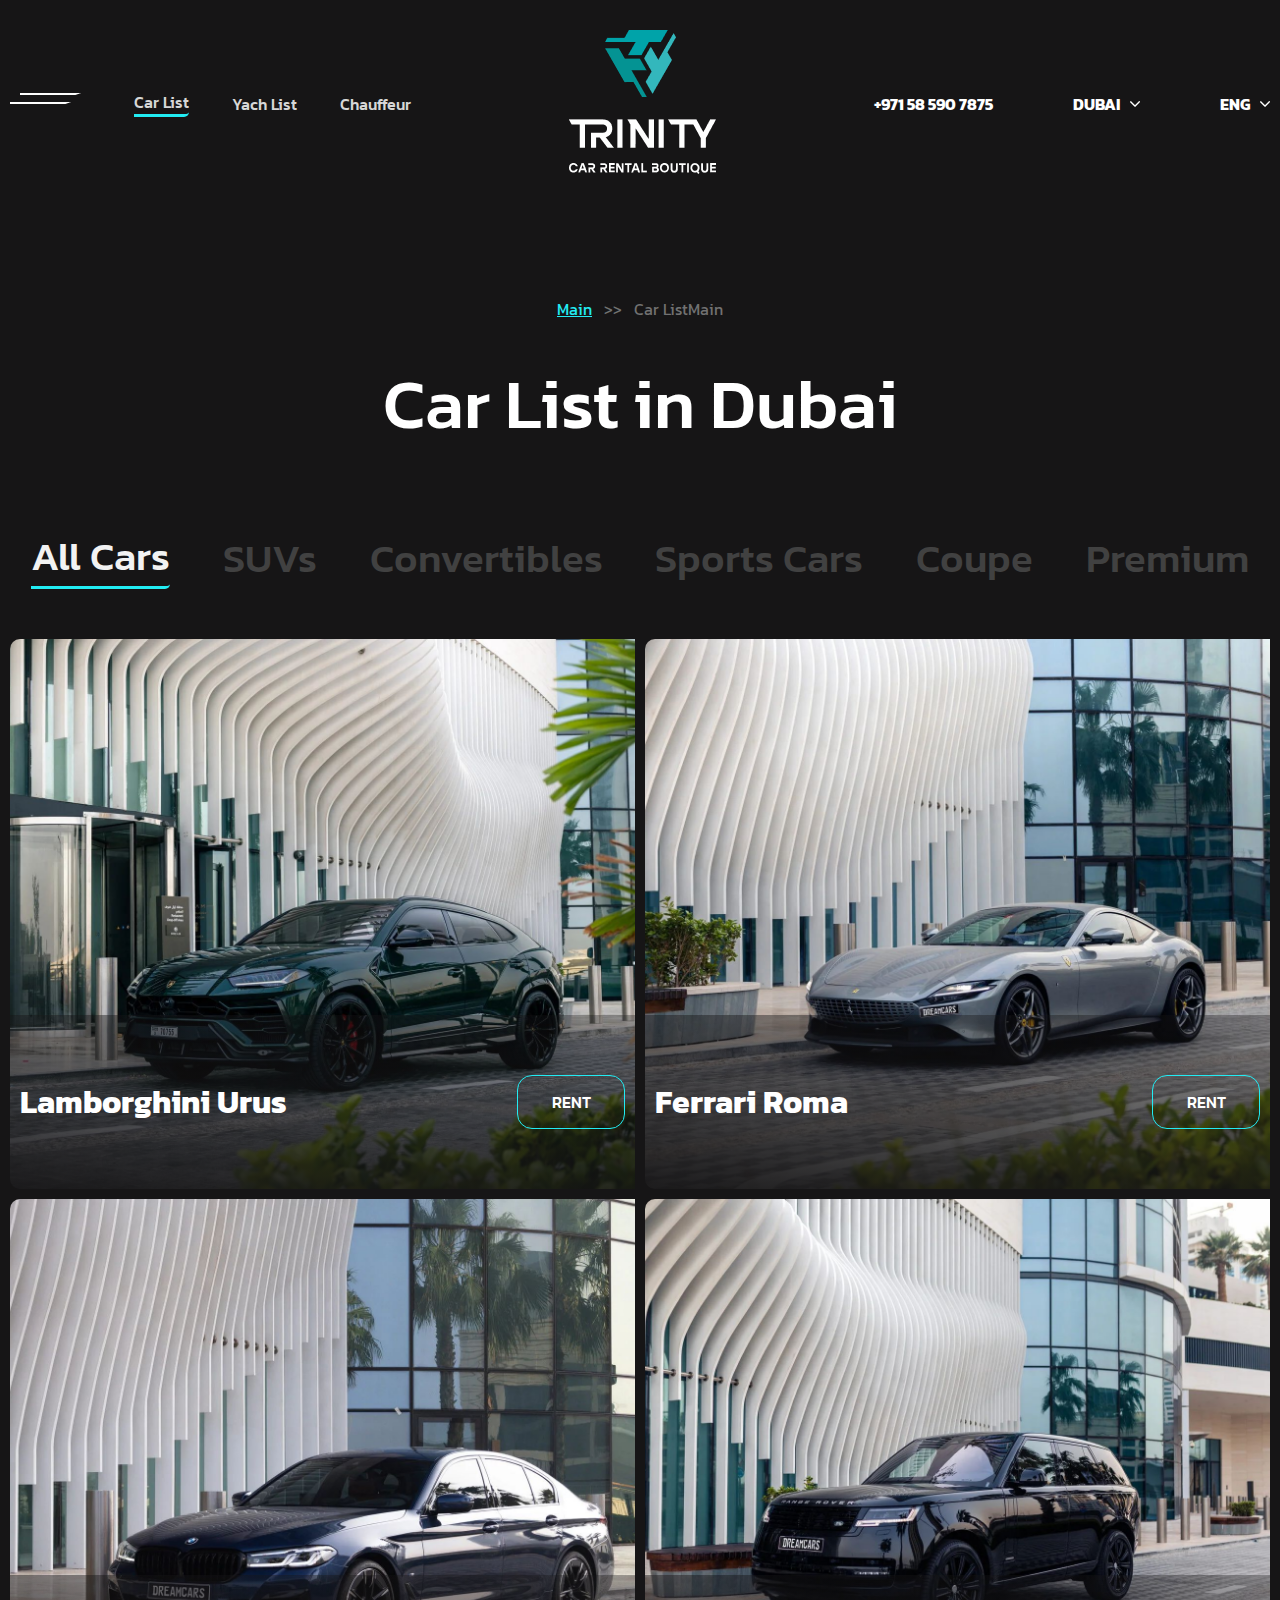
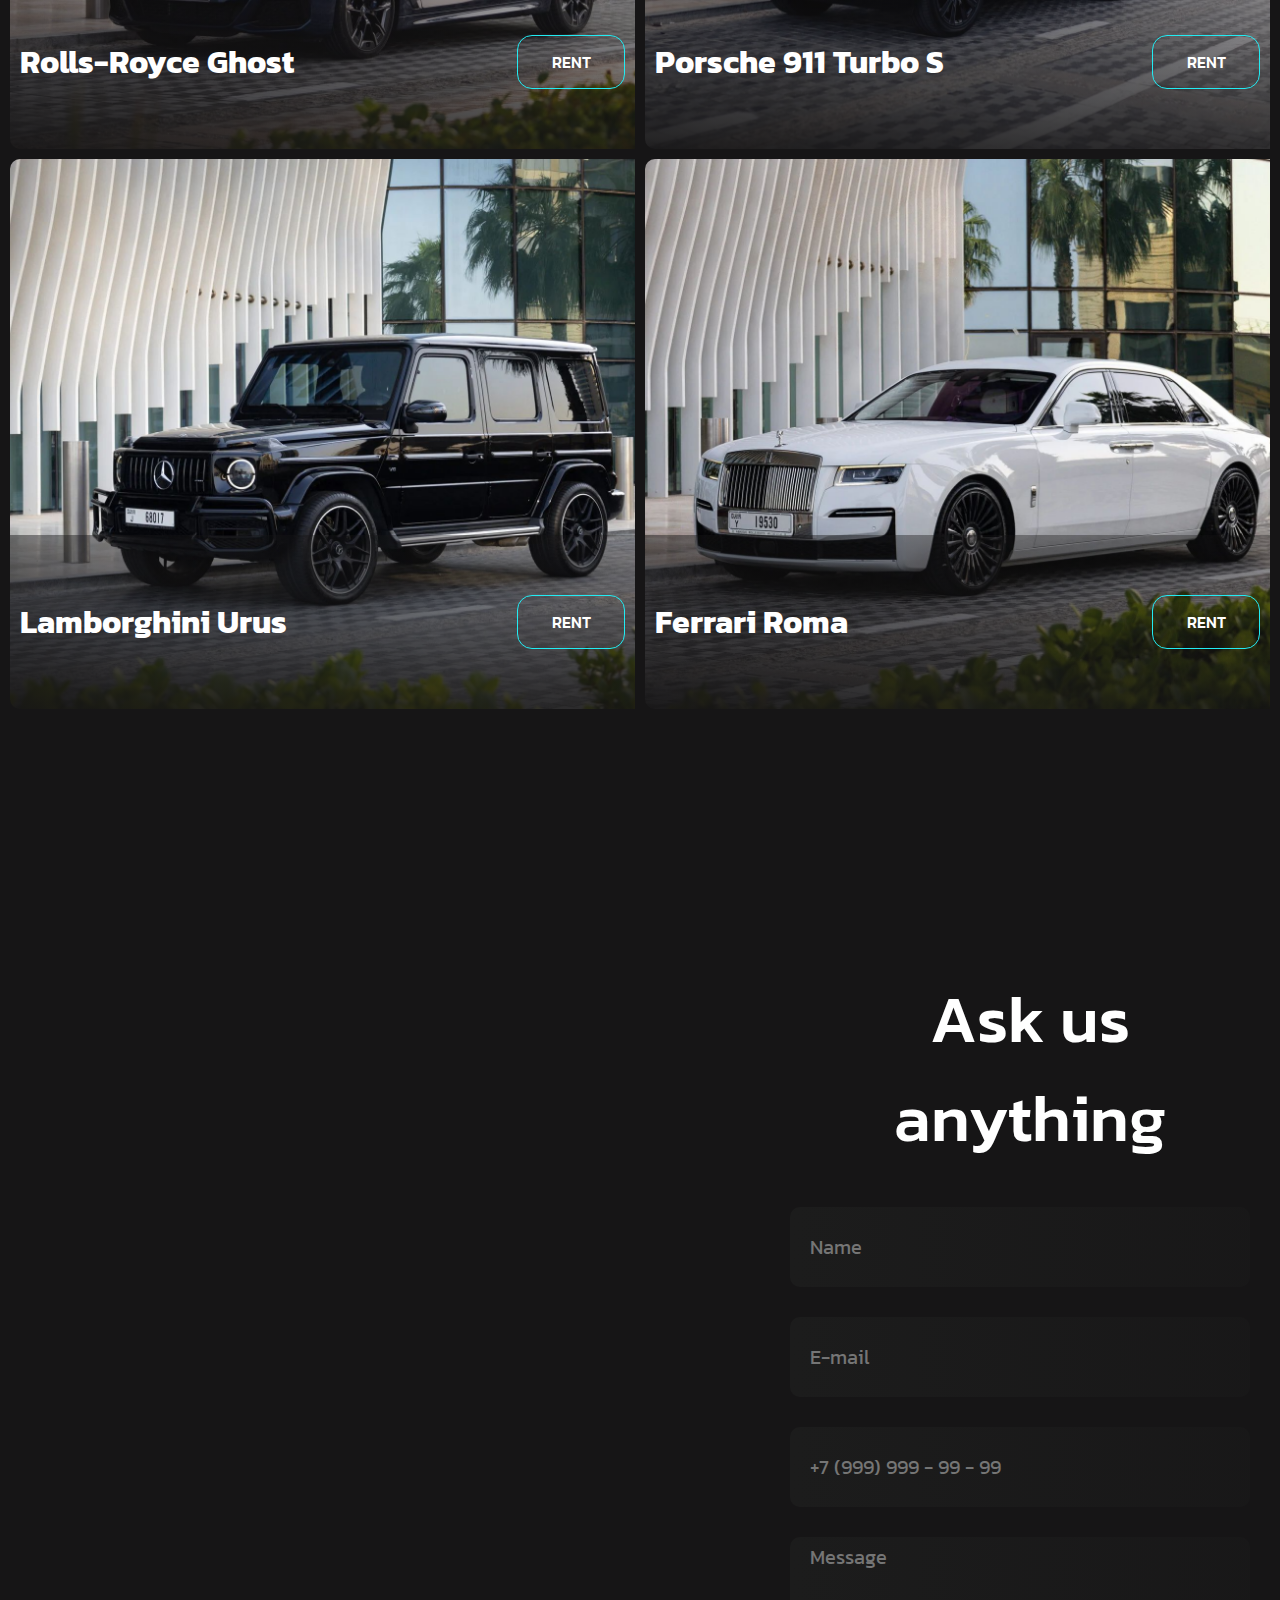
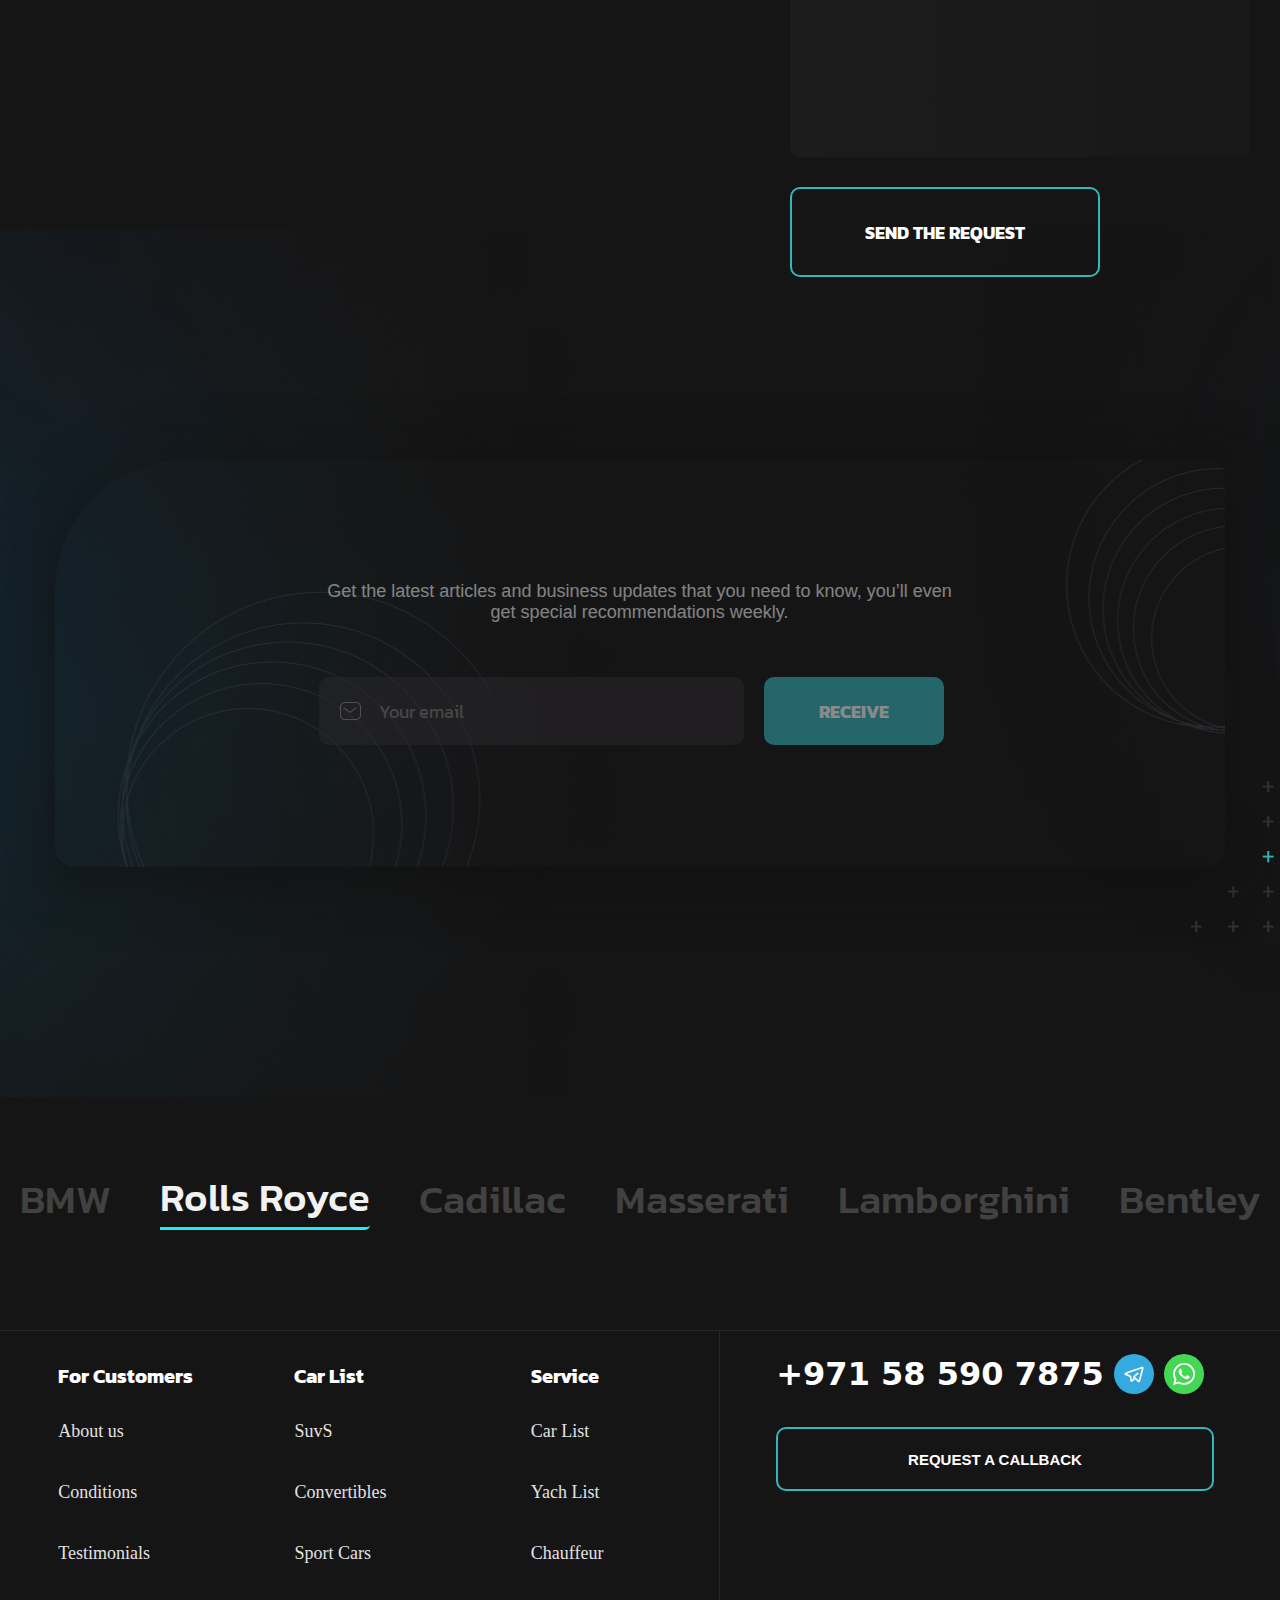
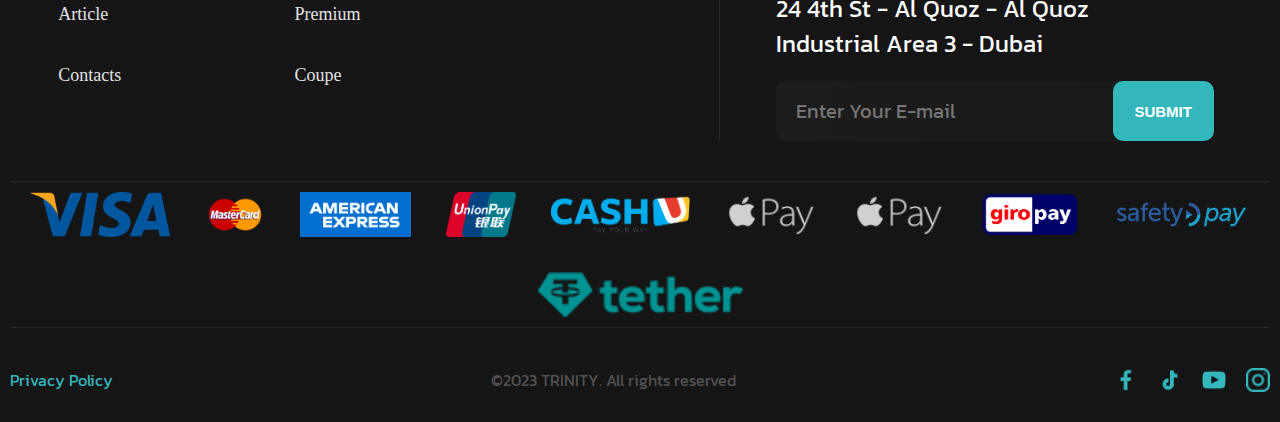
==== index.html @ 11d8c9fd "3" ====
<!DOCTYPE html>
<html lang="en">

<head>
    <meta charset="UTF-8">
    <meta http-equiv="X-UA-Compatible" content="IE=edge">
    <meta name="viewport" content="width=device-width, initial-scale=1.0">
    <link rel="stylesheet" href="css/reset.css">
    <!-- style -->
    <link rel="stylesheet" href="css/main.css">
    <!-- icon -->
    <link rel="icon" href="img/icon/Group.svg">
    <title>TRINITY</title>
</head>

<body>
    <header>
        <div class="container">
            <nav class="navbar">
                <div class="nav-col1">
                    <div class="menu-logo"></div>
                    <div class="list-wrapper">
                        <a href="index.html" class="activate">Car List</a>
                        <a href="" >Yach List</a>
                        <a href="">Chauffeur</a>
                        <div class="a for-mobile">
                            <a href="">About us</a>
                            <a href="conditions.html">Conditions</a>
                            <a href="">Testimonials</a>
                            <a href="">Article</a>
                            <a href="">Contacts</a>
                        </div>
                    </div>
                </div>
                <div class="nav-col2">
                    <a href="index.html">
                        <div class="logo"></div>
                    </a>
                </div>
                <div class="nav-col3">
                    <div class="nav-col3-txt-wrapper">
                        <span>Tr</span>
                        <span>Ru</span>
                        <span>Az</span>
                        <span class="activate">Eng</span>
                    </div>
                    <div class="navigator-dubai">
                        <a href="">About us</a>
                        <a href="conditions.html">Conditions</a>
                        <a href="">Testimonials</a>
                        <a href="">Article</a>
                        <a href="">Contacts</a>
                    </div>
                    <a>+971 58 590 7875</a>

                    <span class="navigation">Dubai<img src="img/icon/Group 3.png"></span>

                    <span class="lang">Eng<img src="img/icon/Group 3.png"></span>
                </div>
            </nav>
        </div>
    </header>
    <main>
        <div class="frame1">
            <div class="container">
                <div class="frame1-header">
                    <article>
                        <span>Main</span>
                        <span>&nbsp;&nbsp;>>&nbsp;&nbsp;</span>
                        <span>Car ListMain</span>
                    </article>
                    <h1>Car List in Dubai</h1>
                </div>
                <div class="frame1-select">
                    <a href="" class="activate">All Cars</a>
                    <a href="">SUVs</a>
                    <a href="">Convertibles</a>
                    <a href="">Sports Cars</a>
                    <a href="">Coupe</a>
                    <a href="">Premium</a>
                </div>
                <div class="frame1-card-all-wrapper">

                    <div class="card">
                        <a href="rentcar.html">
                            <div class="card-img">
                                <img src="img/Rectangle 13.jpg">
                            </div>
                            <div class="card-text-wrapper">
                                <div class="card-text">
                                    <h2>Lamborghini Urus</h2>
                                    <a href="rentcar.html">
                                        <button class="open-pop">RENT</button>
                                    </a>
                                </div>
                            </div>
                        </a>
                    </div>

                    <div class="card">
                        <a href="rentcar.html">
                            <div class="card-img">
                                <img src="img/Rectangle 14_2.jpg">
                            </div>
                            <div class="card-text-wrapper">
                                <div class="card-text">
                                    <h2>Ferrari Roma</h2>
                                    <a href="rentcar.html">
                                        <button class="open-pop">RENT</button>
                                    </a>
                                </div>
                            </div>
                        </a>
                    </div>

                    <div class="card">
                        <a href="rentcar.html">
                            <div class="card-img">
                                <img src="img/Rectangle 174.jpg">
                            </div>
                            <div class="card-text-wrapper">
                                <div class="card-text">
                                    <h2>Rolls-Royce Ghost</h2>
                                    <a href="rentcar.html">
                                        <button class="open-pop">RENT</button>
                                    </a>
                                </div>
                            </div>
                        </a>
                    </div>

                    <div class="card">
                        <a href="rentcar.html">
                            <div class="card-img">
                                <img src="img/Rectangle 174_1.jpg">
                            </div>
                            <div class="card-text-wrapper">
                                <div class="card-text">
                                    <h2>Porsche 911 Turbo S</h2>
                                    <a href="rentcar.html">
                                        <button class="open-pop">RENT</button>
                                    </a>
                                </div>
                            </div>
                        </a>
                    </div>

                    <div class="card">
                        <a href="rentcar.html">
                            <div class="card-img">
                                <img src="img/Rectangle 175.jpg">
                            </div>
                            <div class="card-text-wrapper">
                                <div class="card-text">
                                    <h2>Lamborghini Urus</h2>
                                    <a href="rentcar.html">
                                        <button class="open-pop">RENT</button>
                                    </a>
                                </div>
                            </div>
                        </a>
                    </div>

                    <div class="card">
                        <a href="rentcar.html">
                            <div class="card-img">
                                <img src="img/Rectangle 177.jpg">
                            </div>
                            <div class="card-text-wrapper">
                                <div class="card-text">
                                    <h2>Ferrari Roma</h2>
                                    <a href="rentcar.html">
                                        <button class="open-pop">RENT</button>
                                    </a>
                                </div>
                            </div>
                        </a>
                    </div>

                    <div class="card for-mobile">
                        <a href="rentcar.html">
                            <div class="card-img">
                                <img src="img/Rectangle 178.jpg">
                            </div>
                            <div class="card-text-wrapper">
                                <div class="card-text">
                                    <h2>Lamborghini Urus</h2>
                                    <a href="rentcar.html">
                                        <button class="open-pop">RENT</button>
                                    </a>
                                </div>
                            </div>
                        </a>
                    </div>

                    <div class="card for-mobile">
                        <a href="rentcar.html">
                            <div class="card-img">
                                <img src="img/Rectangle 175_1.jpg">
                            </div>
                            <div class="card-text-wrapper">
                                <div class="card-text">
                                    <h2>Ferrari Roma</h2>
                                    <a href="rentcar.html">
                                        <button class="open-pop">RENT</button>
                                    </a>
                                </div>
                            </div>
                        </a>
                    </div>
                </div>
            </div>
        </div>
        <div class="frame2">
            <div class="container">
                <div class="frame2-row">
                    <div class="frame2-col">
                        <iframe
                            src="https://www.google.com/maps/embed?pb=!1m18!1m12!1m3!1d97236.43465759905!2d49.7849199826634!3d40.39470211181718!2m3!1f0!2f0!3f0!3m2!1i1024!2i768!4f13.1!3m3!1m2!1s0x40307d6bd6211cf9%3A0x343f6b5e7ae56c6b!2zQmFrxLE!5e0!3m2!1saz!2saz!4v1680887552122!5m2!1saz!2saz"
                            style="border:0;" allowfullscreen="" loading="lazy"
                            referrerpolicy="no-referrer-when-downgrade"></iframe>
                    </div>
                    <div class="frame2-col2">
                        <span>Ask us anything</span>
                        <form action="">
                            <input type="text" name="fname" placeholder="Name" required>
                            <input type="email" name="mail" placeholder="E-mail" required>
                            <input type="tel" name="tel" placeholder="+7 (999) 999 - 99 - 99" required>
                            <input type="text" name="message" placeholder="Message" required>

                            <button class="btn">SEND THE REQUEST</button>
                        </form>
                    </div>
                </div>
            </div>

            <div class="frame2-bg-mail-card">
                <div class="container">
                    <div class="frame2-bg-card">

                        <div class="frame2-bg-card-main">

                            <div class="bg-card-main-wrapper">

                                <div class="bg-card-text">
                                    <div class="bg-card-text-header for-mobile not-pc">
                                        <h3>Get a discount of up to <strong> 60%</strong></h3>
                                    </div>
                                    <p>Get the latest articles and business updates that you need to know, you’ll
                                        even
                                        get special recommendations weekly.</p>
                                </div>

                                <div class="bg-card-input-wrapper">
                                    <form action="">
                                        <div class="form-input-wrapper">
                                            <img src="img/icon/mailicon.png">
                                            <input type="email" placeholder="Your email">
                                        </div>

                                        <button class="btn">RECEIVE</button>
                                    </form>
                                </div>
                            </div>
                        </div>
                    </div>
                </div>
            </div>

            <div class="frame1-select">
                <a href="">BMW</a>
                <a href="" class="activate">Rolls Royce</a>
                <a href="">Cadillac</a>
                <a href="">Masserati</a>
                <a href="">Lamborghini</a>
                <a href="">Bentley</a>
            </div>
        </div>


    </main>

    <footer>
        <div class="container">
            <div class="footer-row">
                <div class="footer-col1">
                    <div class="footer-col-row">

                        <div class="footer-col-row-col">
                            <span class="headtxt">For Customers</span>
                            <a href="">About us</a>
                            <a href="conditions.html">Conditions</a>
                            <a href="">Testimonials</a>
                            <a href="">Article</a>
                            <a href="">Contacts</a>
                        </div>

                        <div class="footer-col-row-col">
                            <span class="headtxt">Car List</span>
                            <a href="">SuvS</a>
                            <a href="">Convertibles</a>
                            <a href="">Sport Cars</a>
                            <a href="">Premium</a>
                            <a href="">Coupe</a>
                        </div>

                        <div class="footer-col-row-col">
                            <span class="headtxt">Service</span>
                            <a href="">Car List</a>
                            <a href="">Yach List</a>
                            <a href="">Chauffeur</a>
                        </div>
                    </div>
                </div>
                <div class="footer-col2">
                    <div class="footer-col-2-number-wrapper">

                        <div class="footer-col-2-number-wrapper-row">

                            <div class="footer-col-2-row-col-1">
                                <span class="nmbr">+971 58 590 7875</span>

                                <div class="footer-col-2-row-col-2">
                                    <div class="telegram">
                                        <img src="img/icon/telegram (2) 1.svg">
                                    </div>
                                    <div class="whatsapp">
                                        <img src="img/icon/whatsapp (4) 1.svg">
                                    </div>
                                </div>
                                <a class="btn" href="">REQUEST A CALLBACK</a>
                            </div>
                        </div>

                        <div class="footer-form-wrapper">
                            <div class="footer-form-text2">
                                <span>24 4th St - Al Quoz - Al Quoz Industrial Area 3 - Dubai</span>
                            </div>
                            <div class="form-wrapper">
                                <form action="">
                                    <input type="email" name="email" placeholder="Enter Your E-mail">
                                    <button>Submit</button>
                                </form>
                            </div>
                        </div>

                    </div>
                </div>
            </div>
            <div class="footer-logo-wrapper">
                <img src="img/images/image 1.png">
                <img src="img/images/image 2.png">
                <img src="img/images/image 3.png">
                <img src="img/images/image 4.png">
                <img src="img/images/image 20.png">
                <img src="img/images/Mask Group (1).png">
                <img src="img/images/Mask Group (1).png">
                <img src="img/images/image 22.png">
                <img src="img/images/image 25.png">
                <img src="img/images/logo (1) 1.png">

            </div>
            <div class="footer-end">
                <a href=""><span>Privacy Policy</span></a>
                <a href=""><span>©2023 TRINITY. All rights reserved</span></a>
                <div class="social-wrapper">
                    <a href="">
                        <img src="img/icon/facebook 1.png">
                    </a>
                    <a href="">
                        <img src="img/icon/tiktok-social-media-video-logo 1.png">
                    </a>
                    <a href="">
                        <img src="img/icon/youtube 1.png">
                    </a>
                    <a href="">
                        <img src="img/icon/instagram 1.png">
                    </a>
                </div>
            </div>
        </div>
    </footer>
    <script>
        hamburger = document.querySelector(".menu-logo");
        hamburger.onclick = function () {
            navBar = document.querySelector(".nav-col1");
            navBar.classList.toggle("active");
        }


        lang = document.querySelector(".lang");
        lang.onclick = function () {
            langBar = document.querySelector(".nav-col3-txt-wrapper");
            langBar.classList.toggle("active");
        }

        navigation = document.querySelector(".navigation");
        navigation.onclick = function () {
            BarNav = document.querySelector(".navigator-dubai");
            BarNav.classList.toggle("active")
        }


        popup = document.querySelector(".open-pop");
        popup.onclick = function () {
            popbar = document.querySelector(".pop-up-wrapper");
            popbar.classList.toggle("active")
        }


    </script>
</body>

</html>
---- css/main.css ----
@import url('https://fonts.googleapis.com/css2?family=Kanit:wght@400;500;600;700;800;900&display=swap');

.container {
    max-width: 1800px;
    width: 100%;
    padding: 0 10px;
    margin: auto;
}

.not-pc {
    display: none;
}

.activate {
    border-bottom: 3px solid #22ecf3;
    border-bottom-right-radius: 5px;
}


body {
    background-color: #161516;
    font-family: 'Kanit', sans-serif;
}

header {
    position: -webkit-sticky;
    position: sticky;
    top: 0px;
    z-index: 10;
    padding-top: 30px;
    background-color: #161516;
}



.navbar {
    display: flex;
    align-items: center;
    justify-content: space-between;
}

.nav-col2 {
    height: 147px;
}

.logo {
    background: url(/img/logopc.png) no-repeat;
    width: 147px;
    height: 147px;
}

.menu-logo {
    background: url(/img/menu.png) no-repeat;
    width: 71px;
    height: 21px;
    cursor: pointer;
}


.nav-col1 {
    display: flex;
    align-items: center;
    gap: 53px;
    transition: 0.5s;
}

.nav-col1 a {
    display: flex;
    flex-direction: column;
    align-items: center;
    font-family: 'Kanit';
    font-weight: 500;
    font-size: 1em;
    color: #D7D7D7;
}

.nav-col3 {
    position: relative;
}


.nav-col3,
.nav-col3-txt-wrapper {
    display: flex;
    gap: 80px;
    transition: 0.5s;
}

.nav-col3 a,
.nav-col3 span {
    font-family: 'Kanit';
    font-weight: 700;
    font-size: 1em;
    display: flex;
    align-items: center;
    text-align: right;
    text-transform: uppercase;
    color: #FFFFFF;
    cursor: pointer;
}

.nav-col3 span img {
    margin-left: 10px;
}

.nav-col1 .list-wrapper {
    display: flex;
    align-items: center;
    flex-direction: row;
    gap: 43px;
    transition: 0.5s;
}


.nav-col3-txt-wrapper {
    position: absolute;
    height: 0;
    width: 40px;
    top: 40px;
    right: 15px;
    opacity: 0;
    overflow: hidden;
    background-color: #161516;
    display: flex;
    flex-direction: column;
    align-items: center;
    justify-content: center;
    transition: 0.4s;
}

.nav-col3-txt-wrapper.active {
    top: 40px;
    right: 15px;
    height: 100px;
    gap: 0;
    opacity: 1;
}


.navigator-dubai {
    position: absolute;
    top: 30px;
    width: 110px;
    right: 110px;
    opacity: 0;
    height: 0;
    overflow: hidden;
    transition: 0.4s;
    background-color: #161516;
    display: flex;
    flex-direction: column;
    align-items: center;
    justify-content: center;
    gap: 80px;
}


.navigator-dubai.active {
    display: block;
    top: 40px;
    right: 110px;
    overflow: visible;
    opacity: 1;
    height: 220px;
    gap: 0px;
}


.navigator-dubai a {
    margin-bottom: 20px;
    width: 100%;
    display: flex;
    flex-direction: column;
    align-items: center;
}

.for-mobile {
    display: none;
}


/* !-------------------------------------- */
@media (max-width:1054px) {

    .nav-col1,
    .nav-col1 .list-wrapper,
    .nav-col3-txt-wrapper {
        gap: 10px;
    }

    .nav-col3 {
        gap: 20px;
    }

    .list-wrapper {
        gap: 10px;
    }

    .frame1-select a {
        font-size: 2em;
    }

    .card-text h2 {
        font-size: 1.7em;
    }


    .card-text-wrapper {
        padding: 60px 10px;
    }

    .navigator-dubai {
        top: 20px;
        right: 53px;
    }

    .navigator-dubai.active {
        top: 40px;
        right: 53px;
    }

    /* ///////////////////////////////???????????????????? */
    .frame2-col2 input:nth-child(4) {
        padding-top: 20px;
        padding-bottom: 150px;
    }


}




/*------------------ FRAME 1---------------- */


.frame1 {
    margin-top: 120px;
}

.frame1-header {
    display: flex;
    flex-direction: column;
    align-items: center;
    justify-content: center;
}

.frame1-header span {
    font-family: 'Kanit';
    font-size: 1em;
    color: #22ECF3;
    text-decoration-line: underline;

}

.frame1-header span:not(.frame1-header span:first-child) {
    color: #717171;
    text-decoration-line: none;
}

h1 {
    margin-top: 30px;
    font-family: 'Kanit';
    font-weight: 500;
    font-size: 4.375em;
    display: flex;
    align-items: center;
    text-align: center;
    color: #FFFFFF;
}

/* Frame 1 center------------------------------------------------------- */
.frame1-select {
    margin: auto;
    margin-top: 70px;
    max-width: 1400px;
    width: 100%;

    transition: 0.5s;

    display: flex;
    flex-wrap: wrap;
    align-items: center;
    text-align: center;
    justify-content: center;
    gap: 10px;
}

.frame1-select a {
    font-family: 'Kanit';
    font-weight: 500;
    font-size: 2.5em;
    color: #414141;
    margin: auto;
}

.frame1-select .activate {
    color: #F2F2F2;
}

/* -------------------Frame card ------------------ */
.frame1-card-all-wrapper {
    margin-top: 50px;
    gap: 10px !important;
    display: grid;
    grid-template-columns: repeat(2, 1fr);
}

.card {
    width: 100%;
    height: 550px;
    position: relative;
}


.card img:nth-child(even) {
    border-radius: 0px 10px 10px 0px;
}

.card img:nth-child(odd) {
    border-radius: 10px 0px 0px 10px;
}

.card img {
    width: 100%;
    height: 550px;
    object-fit: cover;
}

.card-text-wrapper {
    position: absolute;
    width: 100%;
    padding: 60px 10px;
    bottom: 0;
    background: linear-gradient(4.23deg, #161516 -7.57%, rgba(22, 21, 22, 0) 150.28%);
}


.card-text {
    display: flex;
    flex-direction: row;
    justify-content: space-between;
    align-items: center;
}


.card-text h2 {
    font-family: 'Kanit';
    font-weight: 700;
    font-size: 2em;
    display: flex;
    align-items: center;
    justify-content: center;
    color: #FFFFFF;
}


.card-text button {
    width: 108px;
    height: 54px;
    background: transparent;
    border: 1px solid #22ECF3;
    border-radius: 15px;

    font-family: 'Kanit';
    font-weight: 500;
    font-size: 1em;
    color: #FFFFFF;
    cursor: pointer;
}


/* --------------- ---------------FRAME 2------------------------ */


.frame2 {
    margin-top: 260px;
}

.frame2-row {
    display: flex;
    gap: 60px;
}

.frame2-col iframe {
    max-width: 1100px;
    width: 100%;
    height: 860px;
    border-radius: 0 20px 10px 0;
}

.frame2-col {
    flex-basis: 60%;
}

.frame2-col,
.frame2-col2 {
    height: 860px;
}

.frame2-col2 {
    display: flex;
    flex-direction: column;
    flex-basis: 40%;
}

.frame2-col2 input {
    display: block;
    width: 100%;
    height: 80px;
    margin-bottom: 30px;

    color: #fff;
    padding-left: 20px;
    border: 0;
    background:
        linear-gradient(90.75deg, #1C1C1C 0.65%, rgba(27, 27, 27, 0.4) 107.06%);
    border-radius: 10px;

    font-family: 'Kanit';
    font-size: 1.25em;
    color: #707070;
}

.frame2-col2 input:nth-child(4) {
    padding-top: 20px;
    padding-bottom: 200px;
}


.frame2-col2 span {
    font-family: 'Kanit';
    font-weight: 500;
    font-size: 4.13em;
    color: #FFFFFF;
    margin-bottom: 40px;
    text-align: center;

    display: flex;
    align-items: center;
    justify-content: center;
}

.frame2-col2 form {
    position: relative;
    margin-right: 20px;
}

form .btn {
    max-width: 310px;
    width: 100%;
    height: 90px;


    background-color: transparent;
    color: #fff;
    border: 2px solid #33B7BC;
    border-radius: 10px;

    font-family: 'Kanit';
    font-weight: 700;
    font-size: 1.125em;
    cursor: pointer;
}

/* --------------- ---------------FRAME 2 bg-mail-card--------------------- */

.frame2-bg-mail-card {
    width: 100%;
    height: 868px;
    ;
    background: url(/img/bg.png) center;
    margin: auto;

    display: flex;
    flex-direction: column;
    align-items: center;
    justify-content: center;
}

.frame2-bg-card {
    max-width: 1170px;
    width: 100%;
    background: url(/img/Group78.png) no-repeat center/cover;
    margin: auto;
}


.frame2-bg-card-main {
    width: 100%;
    height: 407px;
    transform: matrix(-1, 0, 0, 1, 0, 0);
    border-radius: 20px 129px 20px 20px;
    box-shadow: 0px 14px 44px #0E0E0E, 0px 10px 62px #1b1616af;
    opacity: .5;

    display: flex;
    flex-direction: column;
    align-items: center;
    justify-content: center;
    color: #fff;
}



.bg-card-main-wrapper {
    transform: inherit;

}

.bg-card-text p {
    max-width: 641px;
    width: 100%;
    font-family: 'Segoe UI', Tahoma, Geneva, Verdana, sans-serif;
    font-size: 1.125em;
    color: #eeeeee;
    text-align: center;
    margin-bottom: 54px;
}


.bg-card-input-wrapper form {
    display: flex;
    gap: 20px;
}

.form-input-wrapper {
    display: flex;
    position: relative;
    align-items: center;
}

.form-input-wrapper img {
    position: absolute;
    padding-left: 20px;
}

.form-input-wrapper input {
    width: 425px;
    height: 68px;
    background: #2B282B;
    border-radius: 10px;
    border: none;
    padding-left: 60px;

    font-family: 'Kanit';
    font-size: 1.125em;
    color: #868686;
}

.bg-card-input-wrapper button {
    max-width: 180px;
    height: 68px;
    background: #33B7BC;
}



*{
    transition:all 300ms ;
}













/*----------------------------------START FOOTER------------------------------*/
/*----------------------------------START FOOTER------------------------------*/
/*----------------------------------START FOOTER-----------------------------*/
/*----------------------------------START FOOTER------------------------------*/

footer {
    border-top: 1px solid #272727;
    margin-top: 100px;
}

.footer-row {
    flex-direction: row !important;
    display: flex;
}

.footer-col-row {
    display: flex;
    justify-content: space-around;
}

.footer-col1 {
    max-width: 1120px;
    width: 100%;
    border-right: 1px solid #272727;
}

.footer-col-row-col {
    display: flex;
    flex-direction: column;
    width: 140px;
}

.footer-col-row-col .headtxt {
    font-family: 'Kanit';
    font-weight: 700;
    font-size: 1.25em;
    line-height: 90px;
    display: flex;
    text-align: center;
    align-items: center;
    color: #FFFFFF;
}

.footer-col-row-col a {
    display: flex;
    align-items: center;

    font-family: Cambria, Cochin, Georgia, Times, 'Times New Roman', serif;
    font-weight: 400;
    font-size: 1.125em;
    margin-bottom: 40px;
    color: #E2E2E2;
}

.footer-col-2-number-wrapper {
    display: flex;
    flex-direction: column;
    justify-content: center;
}

.footer-col-2-number-wrapper-row {
    width: 100%;
    display: grid;
    gap: 15px;
}

.footer-col2 {
    max-width: 550px;
    width: 100%;
    display: flex;
    flex-direction: column;
    align-items: center;
    justify-content: center;
}

.footer-col-2-row-col-1 .nmbr {
    font-family: system-ui, -apple-system, BlinkMacSystemFont, 'Segoe UI', Roboto, Oxygen, Ubuntu, Cantarell, 'Open Sans', 'Helvetica Neue', sans-serif;
    font-weight: 700;
    font-size: 2em;
    white-space: nowrap;
    color: #FFFFFF;
    display: flex;
    align-items: center;
    justify-content: center;
}

@media (max-width:833px) {
    .footer-col-2-row-col-1 .nmbr {
        font-size: 1.5em;
    }
}


.footer-col-2-row-col-1 {
    display: grid;
    gap: 10px;
    grid-template-columns: 1fr 100px;
    flex-direction: column;
}

.footer-col-2-row-col-2 {
    display: flex;
    align-items: center;
    justify-content: space-between;
    gap: 10px;
    width: 90px;
    height: 86px;
}

.telegram,
.whatsapp {
    height: 40px;
    width: 40px;
    border-radius: 20px;
    background-color: rgba(52, 170, 223, 1);
    display: flex;
    align-items: center;
    justify-content: center;
    cursor: pointer;
}

.whatsapp {
    background-color: rgba(67, 216, 84, 1);
}

a.btn {
    max-width: 100%;
    width: 100%;
    height: 64px;
    border: 2px solid #33B7BC;
    border-radius: 10px;
    display: flex;
    align-items: center;
    justify-content: center;
    color: #fff;

    font-family: 'Segoe UI', Tahoma, Geneva, Verdana, sans-serif;
    font-weight: 700;
    font-size: 15px;
    display: grid;
    text-transform: uppercase;
    grid-column-end: span 2;

}

.footer-form-wrapper {
    margin-top: 100px;
    display: flex;
    flex-direction: column;
}

.footer-form-text2 span {
    display: flex;
    max-width: 316px;
    width: 100%;
    font-size: 1.5em;
    color: #FFFFFF;
}

.footer-form-text2 {
    margin-bottom: 20px;
}

.form-wrapper form input {
    width: 100% !important;
    height: 60px;
    padding-left: 20px;
    border: 0;
    background: linear-gradient(90.75deg, #1C1C1C 0.65%, rgba(27, 27, 27, 0.4) 107.06%);
    border-radius: 10px;
    font-family: 'Kanit';
    font-size: 1.25em;
    display: flex;
    align-items: center;
    color: #707070;
}

.form-wrapper form {
    display: flex;
}

.form-wrapper {
    position: relative;
}

.form-wrapper button {
    width: 101px;
    height: 60px;
    background: #33B7BC;
    border-radius: 10px;
    border: 0;
    position: absolute;
    right: 0;

    font-family: 'Franklin Gothic Medium', 'Arial Narrow', Arial, sans-serif;
    font-weight: 700;
    font-size: .9375em;
    display: flex;
    align-items: center;
    justify-content: center;
    text-align: center;
    text-transform: uppercase;
    color: #FFFFFF;
    cursor: pointer;
}

.footer-logo-wrapper {
    margin: 40px 0;
    display: flex;
    flex-wrap: wrap;
    justify-content: center;
    align-items: center;
    gap: 35px;
    border-top: 1px solid #272727;
    min-height: 100px;
    padding: 10px 0;
    border-bottom: 1px solid #272727;
}

.footer-logo-wrapper img {
    object-fit: fill;
    height: 45px;
    cursor: pointer;
}


.footer-end {
    display: flex;
    align-items: center;
    justify-content: space-between;
    gap: 20px;
    margin-bottom: 30px;
}

.footer-end a:first-child,
.footer-end a:nth-child(2) {
    font-family: 'Kanit';
    font-size: 1em;
    display: flex;
    align-items: center;
    color: #33B7BC;
}

.footer-end a:nth-child(2) {
    color: #525252 !important;
}

.social-wrapper {
    display: flex;
    align-items: center;
    justify-content: center;
    gap: 20px;
}

.social-wrapper a {
    display: flex;
    align-items: center;
    justify-content: center;
}

.social-wrapper img {
    height: 24px;
    width: 24px;
}









/*----------------------------------FOOTER-------------------------------*/
/*----------------------------------FOOTER-------------------------------*/
/*----------------------------------FOOTER-------------------------------*/








/* !Mobile */
@media (max-width:769px) {

    /* ! Main Menu Bar */

    .navigation{
        display: none !important;
    }

    .navbar {
        gap: 40px;
    }

    .nav-col1 .list-wrapper {
        display: flex;
        flex-direction: column;
        position: absolute;


        left: -250px;
        top: 70px;
        padding-top: 100px;

        background-color: #161516;
        z-index: -1;
        margin: 20px 0;

        width: 200px;
        height: 100vh;
    }


    .nav-col1.active .list-wrapper a {
        display: flex;
        align-items: center;
        text-align: left;
        width: 100%;
    }

    .nav-col1.active .list-wrapper {
        display: flex;
        flex-direction: column;
        top: 70px;
        left: 0px;
        gap: 20px;
        width: 200px;
        height: 100vh;
        margin: 20px 0;
    }

    .nav-col2 {
        display: flex;
        align-items: center;
        justify-content: center;
    }

    .logo {
        background: url(/img/logomobil.png) no-repeat center/cover;
        display: flex;
        align-items: center;
        justify-content: center;
        width: 50px;
        height: 50px;
    }

    /* ! Lang Menu Bar */
    .for-mobile {
        display: flex;
        flex-direction: column;
        gap: 20px
    }


    .nav-col3 a {
        display: none;
    }

    .nav-col3 .navigator-dubai a {
        display: flex !important;
    }

    .nav-col3-txt-wrapper.active {
        top: 30px;
        right: 16px;
        display: flex;
        z-index: 8;
    }

    /* -----------------------Frame 1 ----------------------*/

    h1 {
        max-width: 270px;
        width: 100%;
    }

    .frame1-select a {
        font-size: 1.7em;
    }

    .frame1 {
        margin-top: 50px;
    }

    .frame1-card-all-wrapper {
        gap: 50px;
        grid-template-columns: repeat(1, 1fr);

    }

    .card {
        max-width: 100%;
        width: 100%;
        height: 240px;
    }

    .card img {
        height: 240px;
        border-radius: 10px !important;
    }

    /* -----------------------Frame 2 ----------------------*/
    .frame2 {
        margin-top: 20px;
    }

    .frame2-col iframe {
        display: none;
    }

    .frame2-row {
        flex-direction: column;
    }

    .frame2-col2 span {
        margin-bottom: 80px;
    }

    .btn {
        max-width: 100%;
        width: 100%;
        display: flex;
        align-items: center;
        justify-content: center;
        margin: auto;
    }

    .frame2-col2 input {
        height: 60px;
    }

    /* --------------- ---------------FRAME 2 bg-mail-card--------------------- */
    .frame2-bg-card-main {
        border-radius: 20px 69px 20px 20px;
        box-shadow: 0px 14px 33px #0E0E0E, 0px 10px 35px #1b1616af;
    }

    .bg-card-text {
        display: flex;
        flex-direction: column;
        align-items: center;
        justify-content: center;
    }

    .bg-card-text p {
        margin-bottom: 20px;
        padding: 0 5px;
    }

    .form-input-wrapper input {
        width: 100%;
    }

    .bg-card-input-wrapper form {
        flex-direction: column;
    }

    .frame2-bg-card-main {
        opacity: 1;
    }

    .bg-card-text-header {
        width: 210px;
        height: 55px;

        font-family: sans-serif;
        font-size: 1.5em;
        display: flex;
        align-items: center;
        text-align: center;
        color: #FFFFFF;
        margin-bottom: 30px;
    }

    .card-text {
        align-items: inherit !important;
        gap: 10px !important;
    }

    .card-text-wrapper {
        padding: 10px !important;
    }

    .card-text h2 {
        font-size: 1.125em !important;
    }

    .card-text button {
        width: 79px !important;
        height: 39px !important;
    }

    .frame2-bg-mail-card {
        height: 600px;
    }

    /*----------------------------------FOOTER-------------------------------*/
    /*----------------------------------FOOTER-------------------------------*/
    /*----------------------------------FOOTER-------------------------------*/
    /*----------------------------------FOOTER-------------------------------*/
    .footer-row {
        display: flex;
        flex-direction: column !important;
    }


    .footer-col1 {
        border-bottom: 1px solid #272727;
    }

    .footer-col2 {
        max-width: 100%;
        align-items: inherit;
        margin: auto;
    }


    .footer-col-2-row-col-1 .nmbr {
        font-family: system-ui, -apple-system, BlinkMacSystemFont, 'Segoe UI', Roboto, Oxygen, Ubuntu, Cantarell, 'Open Sans', 'Helvetica Neue', sans-serif;
        font-weight: 700;
        font-size: 1.3em;
        justify-content: space-between;
    }


    .footer-col-row {
        display: grid;
        grid-template-columns: repeat(3, 140px);
    }

    @media (max-width:541px) {
        .footer-col-row {
            grid-template-columns: repeat(2, 140px);
        }
    }

    .form-wrapper {
        display: none;
    }

    .footer-form-wrapper {
        margin-top: 10px;
    }

    .footer-col-row-col a {
        margin-bottom: 15px;
    }

    .footer-col1 {
        border: 0;
        border-bottom: 1px solid #1C1C1C;
    }

    .footer-form-text2 {
        margin: auto;
        margin-top: 30px;
    }

    .footer-logo-wrapper {
        display: none;
    }


    .footer-end {
        margin-top: 30px;
        margin-bottom: 30px;
        display: flex;
        align-items: center;
        justify-content: space-between;
        flex-direction: column-reverse;
    }


    /*----------------------------------FOOTER-------------------------------*/
    /*----------------------------------FOOTER-------------------------------*/
    /*----------------------------------FOOTER-------------------------------*/

}
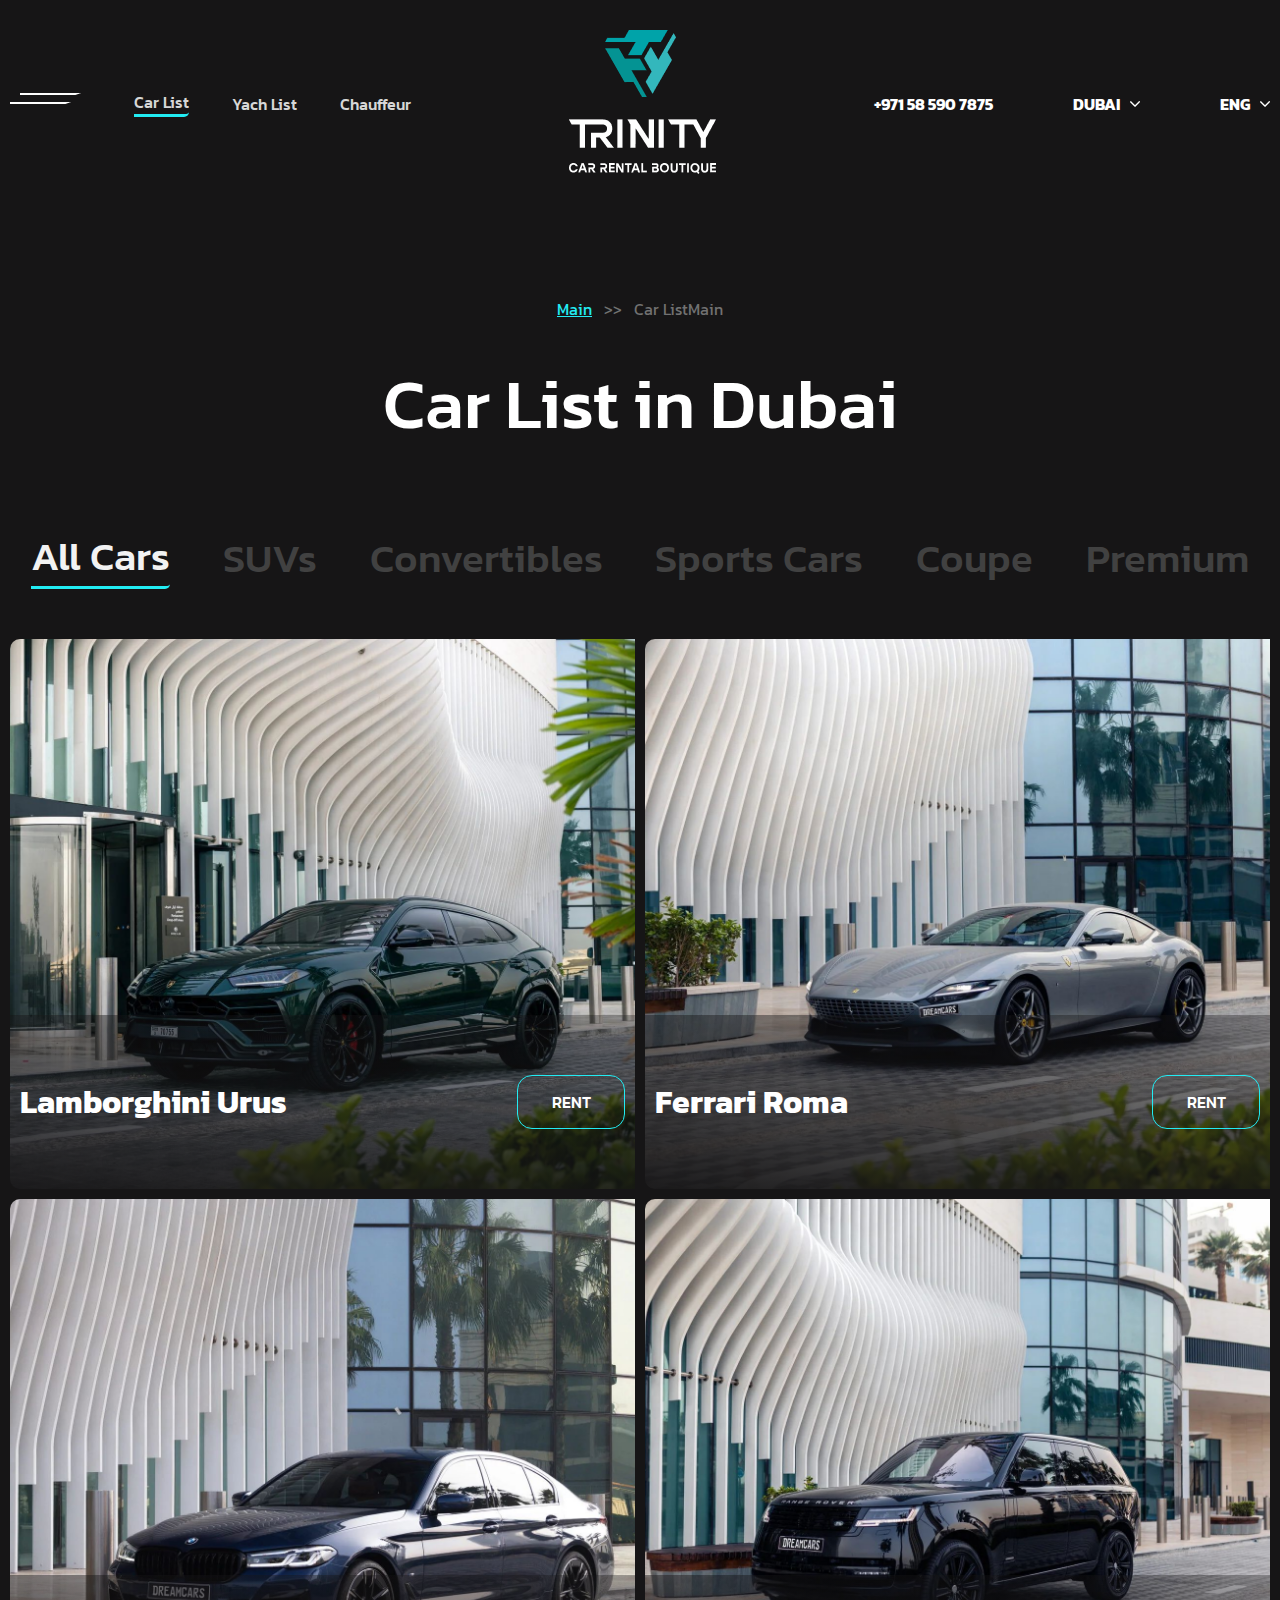
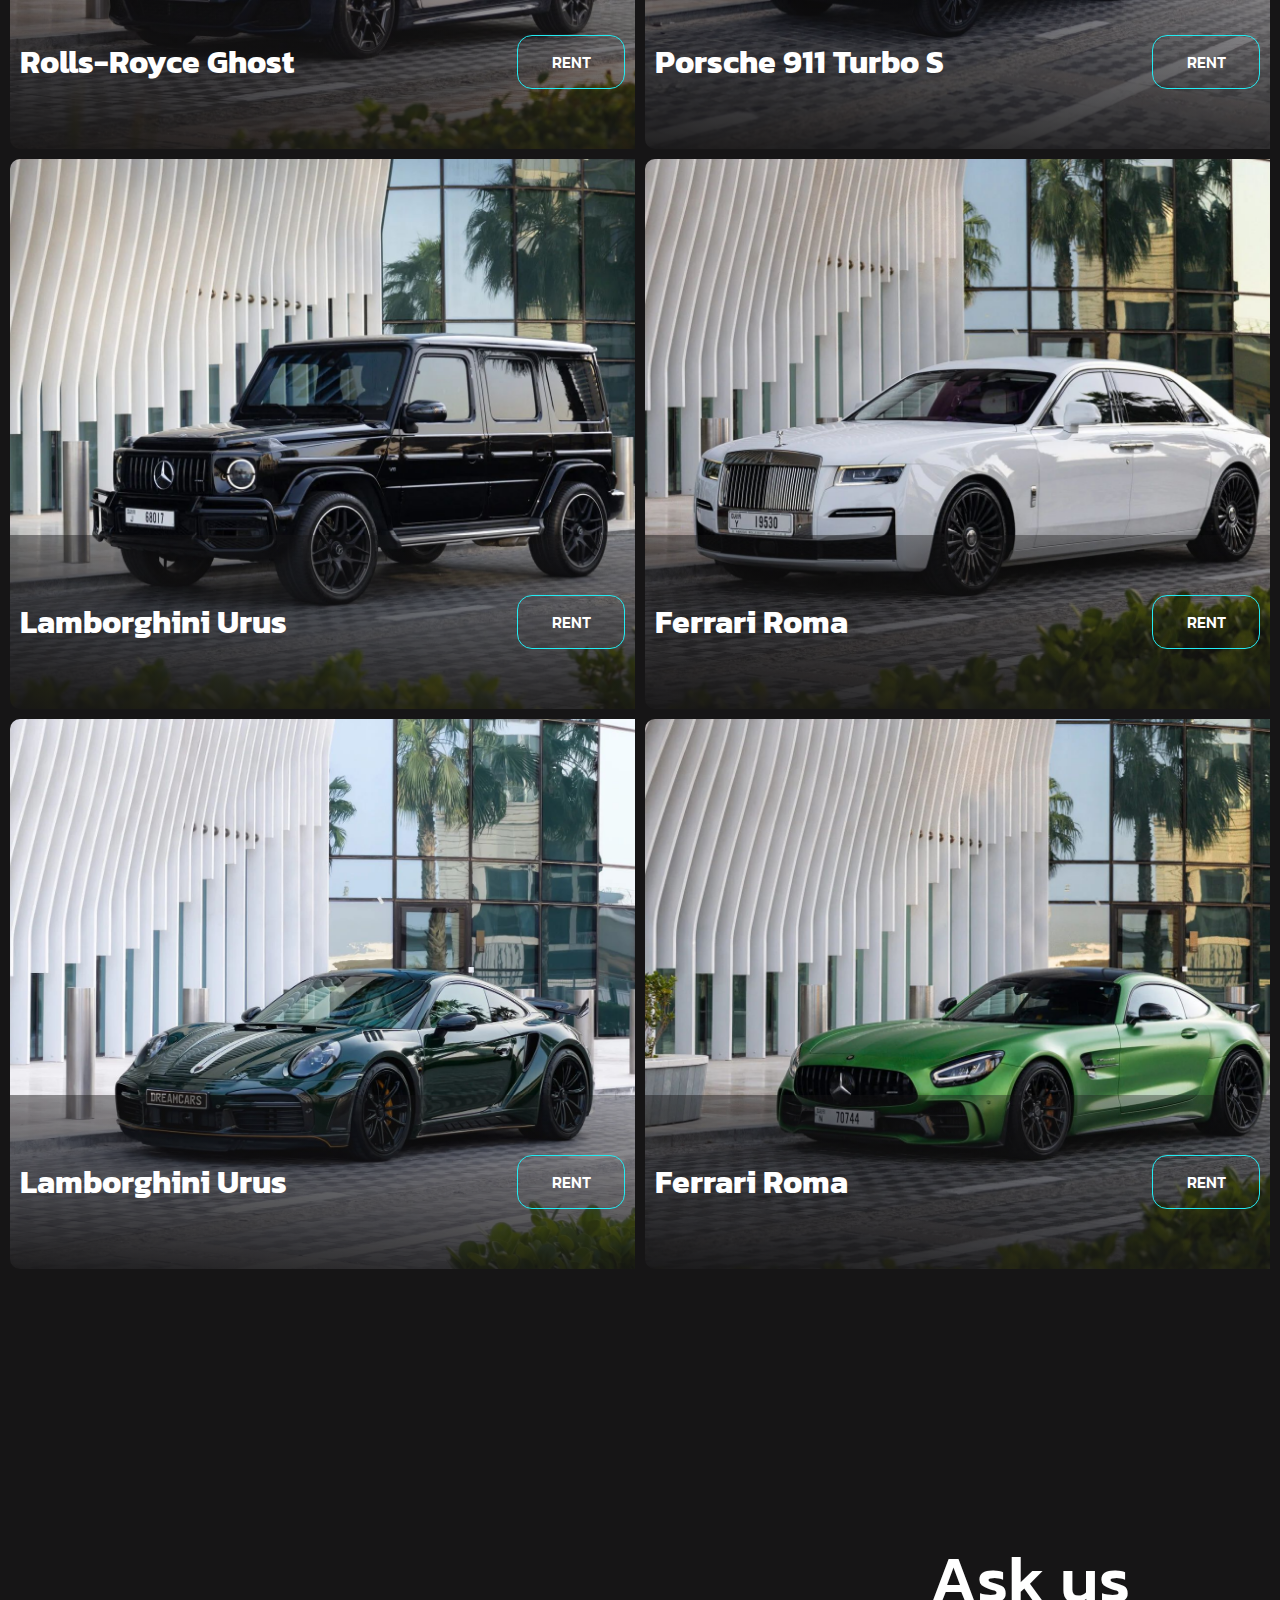
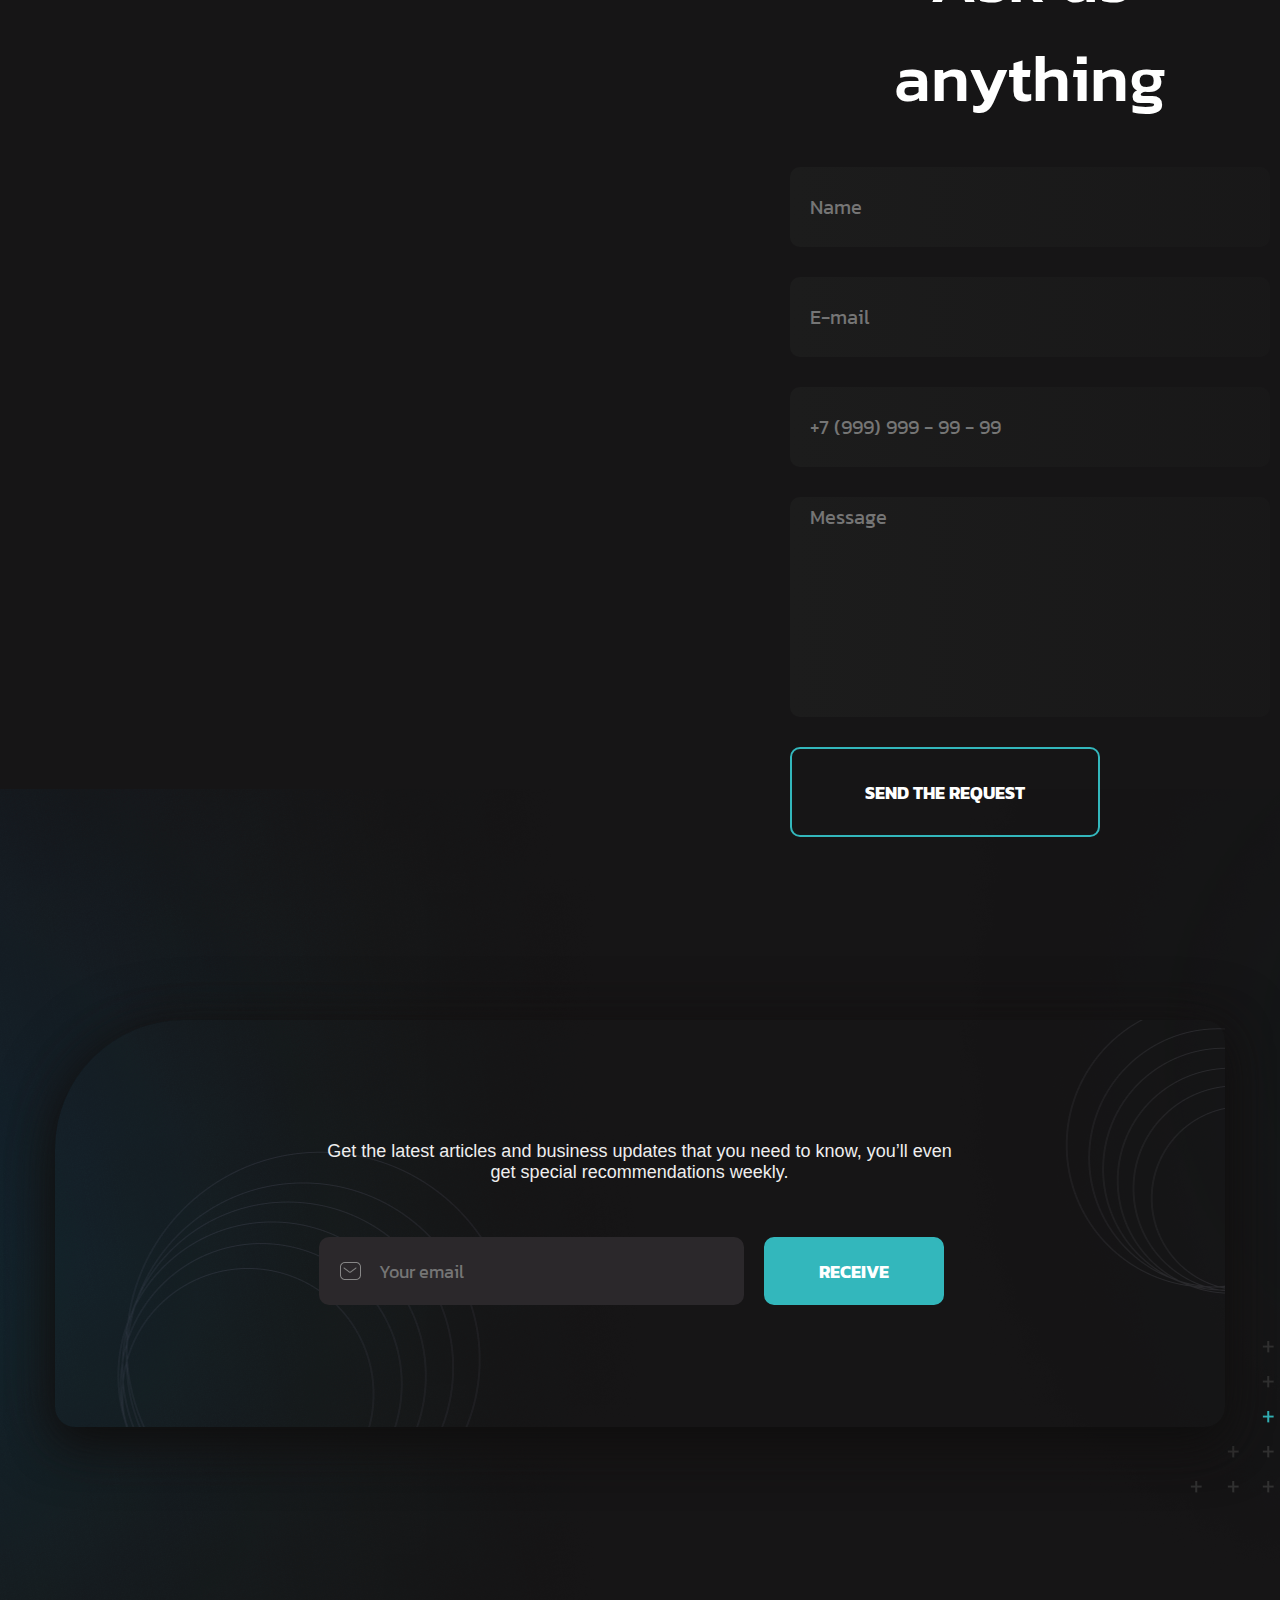
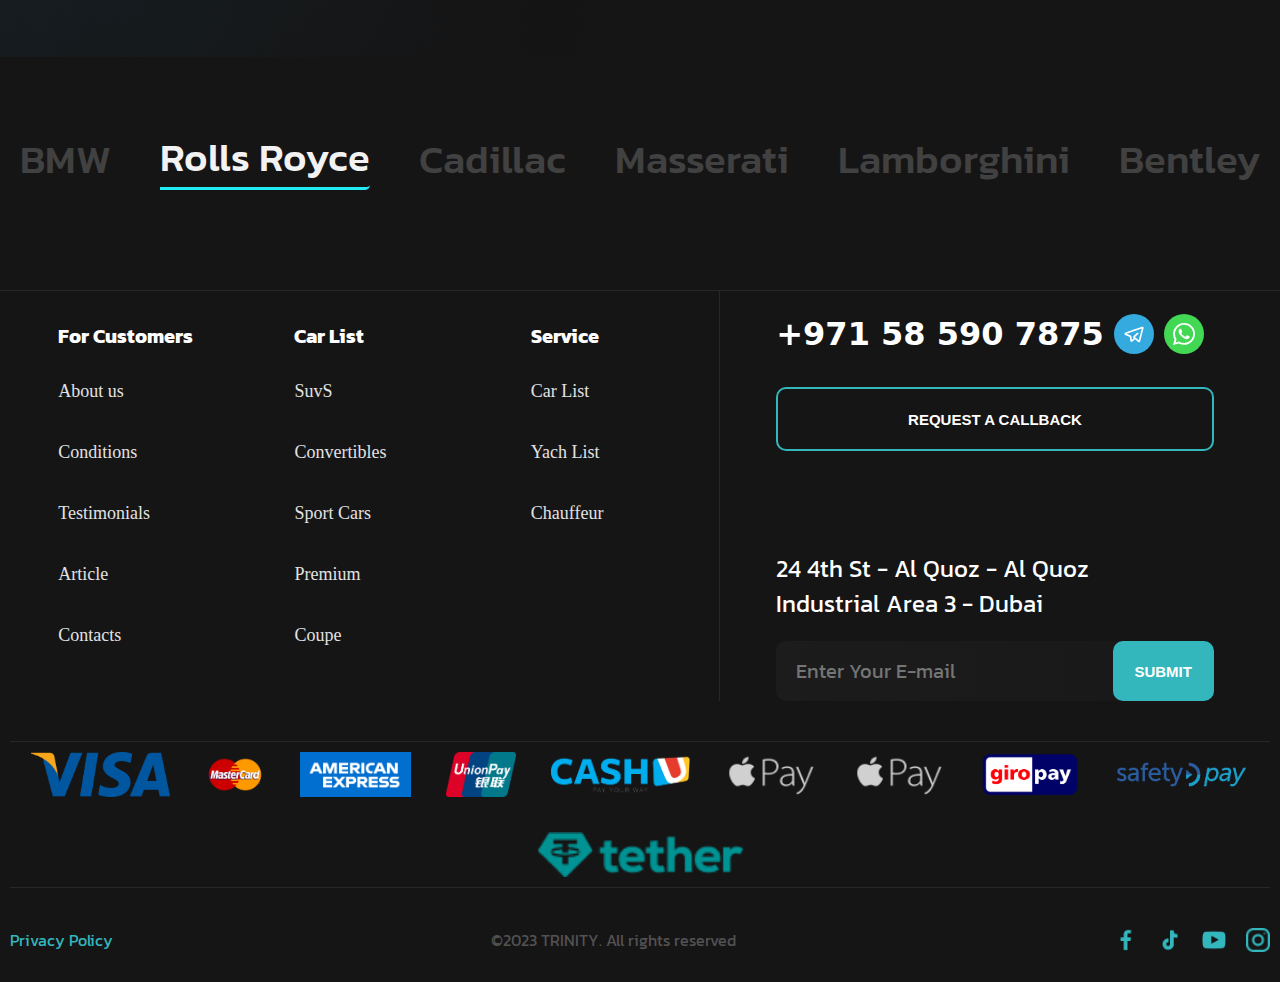
==== commit a1ed1a51: "8" ====
--- a/index.html
+++ b/index.html
@@ -255,7 +255,7 @@
                                     <form action="">
                                         <div class="form-input-wrapper">
                                             <img src="img/icon/mailicon.png">
-                                            <input type="email" placeholder="Your email">
+                                            <input type="email" placeholder="Your email" required>
                                         </div>
 
                                         <button class="btn">RECEIVE</button>
@@ -338,7 +338,7 @@
                             </div>
                             <div class="form-wrapper">
                                 <form action="">
-                                    <input type="email" name="email" placeholder="Enter Your E-mail">
+                                    <input type="email" name="email" placeholder="Enter Your E-mail" required>
                                     <button>Submit</button>
                                 </form>
                             </div>
--- a/css/main.css
+++ b/css/main.css
@@ -175,9 +175,14 @@
 }
 
 .for-mobile {
-    display: none;
-}
-
+    display: none !important;
+}
+
+.card.for-mobile{
+    display: flex !important;
+    flex-direction: column;
+    gap: 20px
+}
 
 /* !-------------------------------------- */
 @media (max-width:1054px) {
@@ -300,10 +305,11 @@
 
 /* -------------------Frame card ------------------ */
 .frame1-card-all-wrapper {
-    margin-top: 50px;
-    gap: 10px !important;
     display: grid;
     grid-template-columns: repeat(2, 1fr);
+
+    gap: 10px !important;
+    margin-top: 50px;
 }
 
 .card {
@@ -443,7 +449,6 @@
 
 .frame2-col2 form {
     position: relative;
-    margin-right: 20px;
 }
 
 form .btn {
@@ -492,7 +497,6 @@
     transform: matrix(-1, 0, 0, 1, 0, 0);
     border-radius: 20px 129px 20px 20px;
     box-shadow: 0px 14px 44px #0E0E0E, 0px 10px 62px #1b1616af;
-    opacity: .5;
 
     display: flex;
     flex-direction: column;
@@ -923,11 +927,14 @@
 
     /* ! Lang Menu Bar */
     .for-mobile {
-        display: flex;
+        display: flex !important;
         flex-direction: column;
-        gap: 20px
-    }
-
+        gap: 20px;
+        width: 100%;
+    }
+    .card.for-mobile {
+        display: none !important
+    }
 
     .nav-col3 a {
         display: none;
@@ -1005,7 +1012,11 @@
     .frame2-col2 input {
         height: 60px;
     }
-
+    form .btn {
+        max-width: 100%;
+        width: 100%;
+        height: 90px;
+    }   
     /* --------------- ---------------FRAME 2 bg-mail-card--------------------- */
     .frame2-bg-card-main {
         border-radius: 20px 69px 20px 20px;
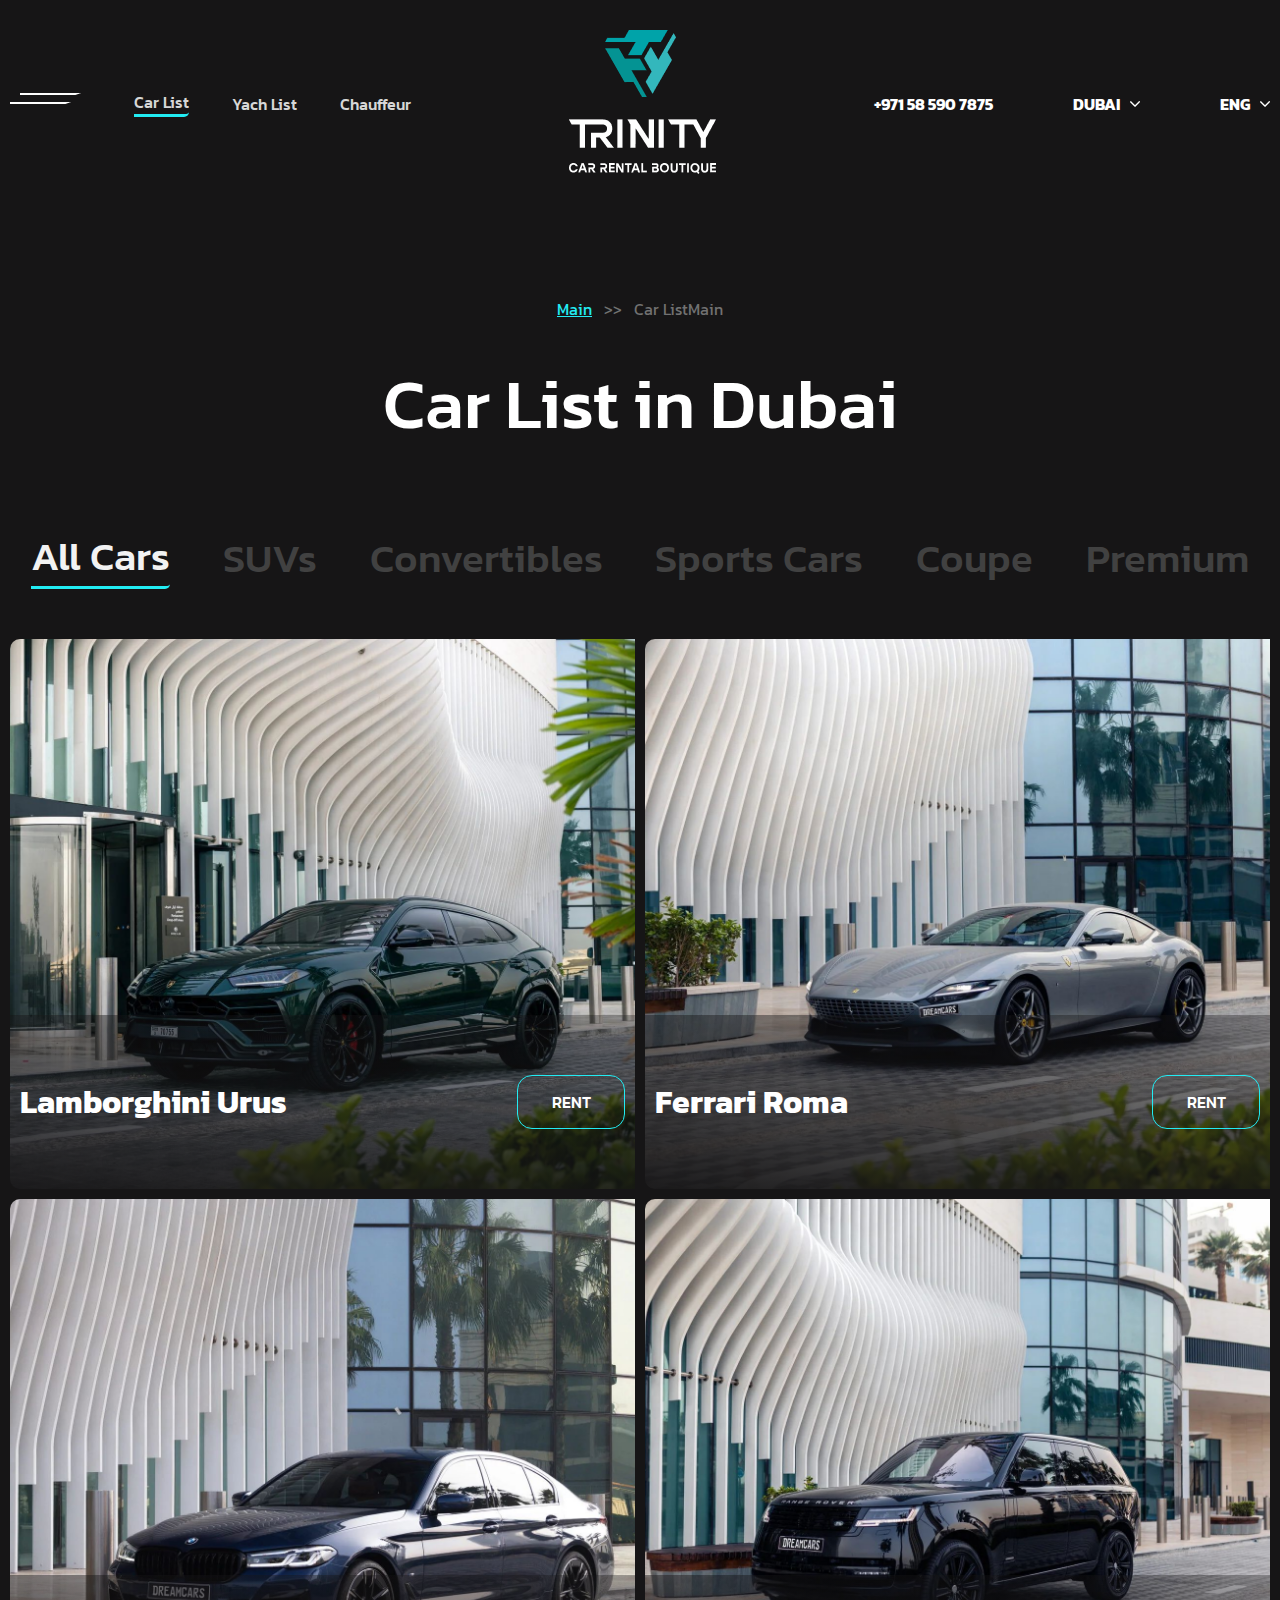
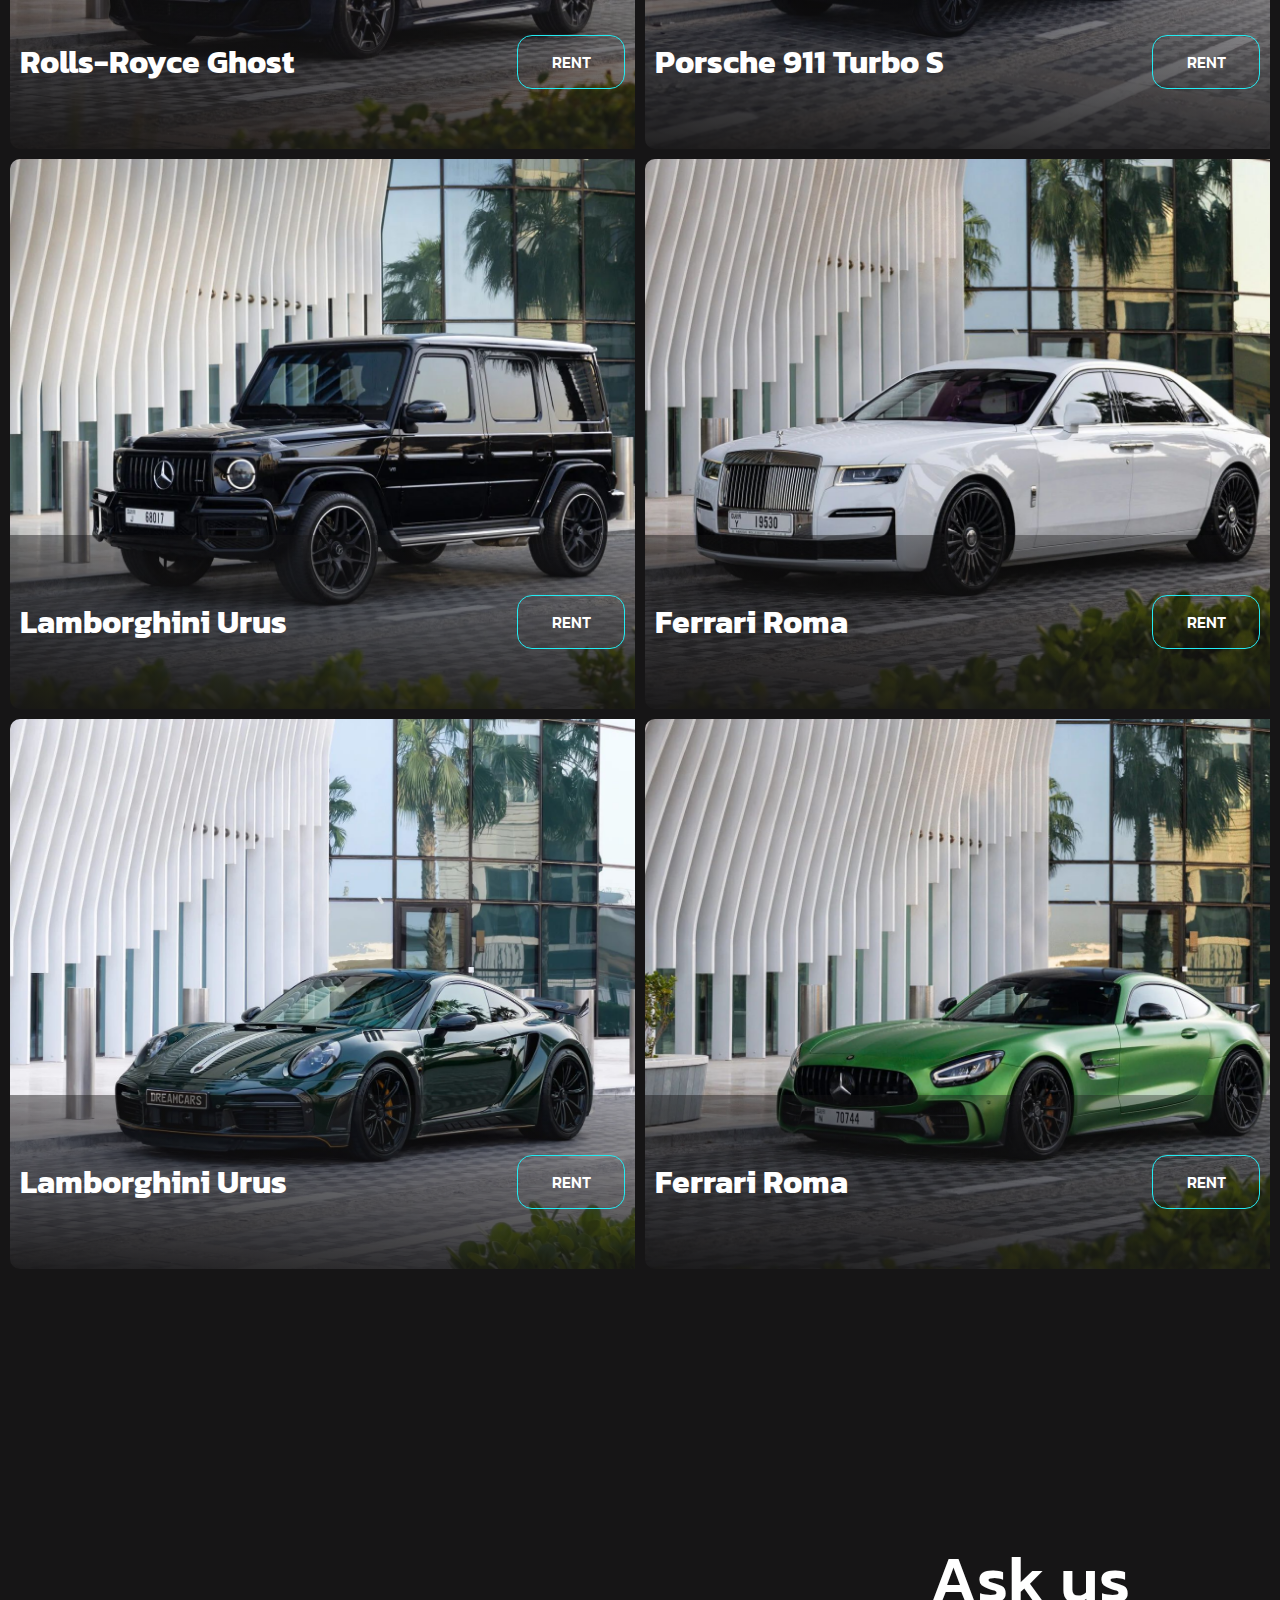
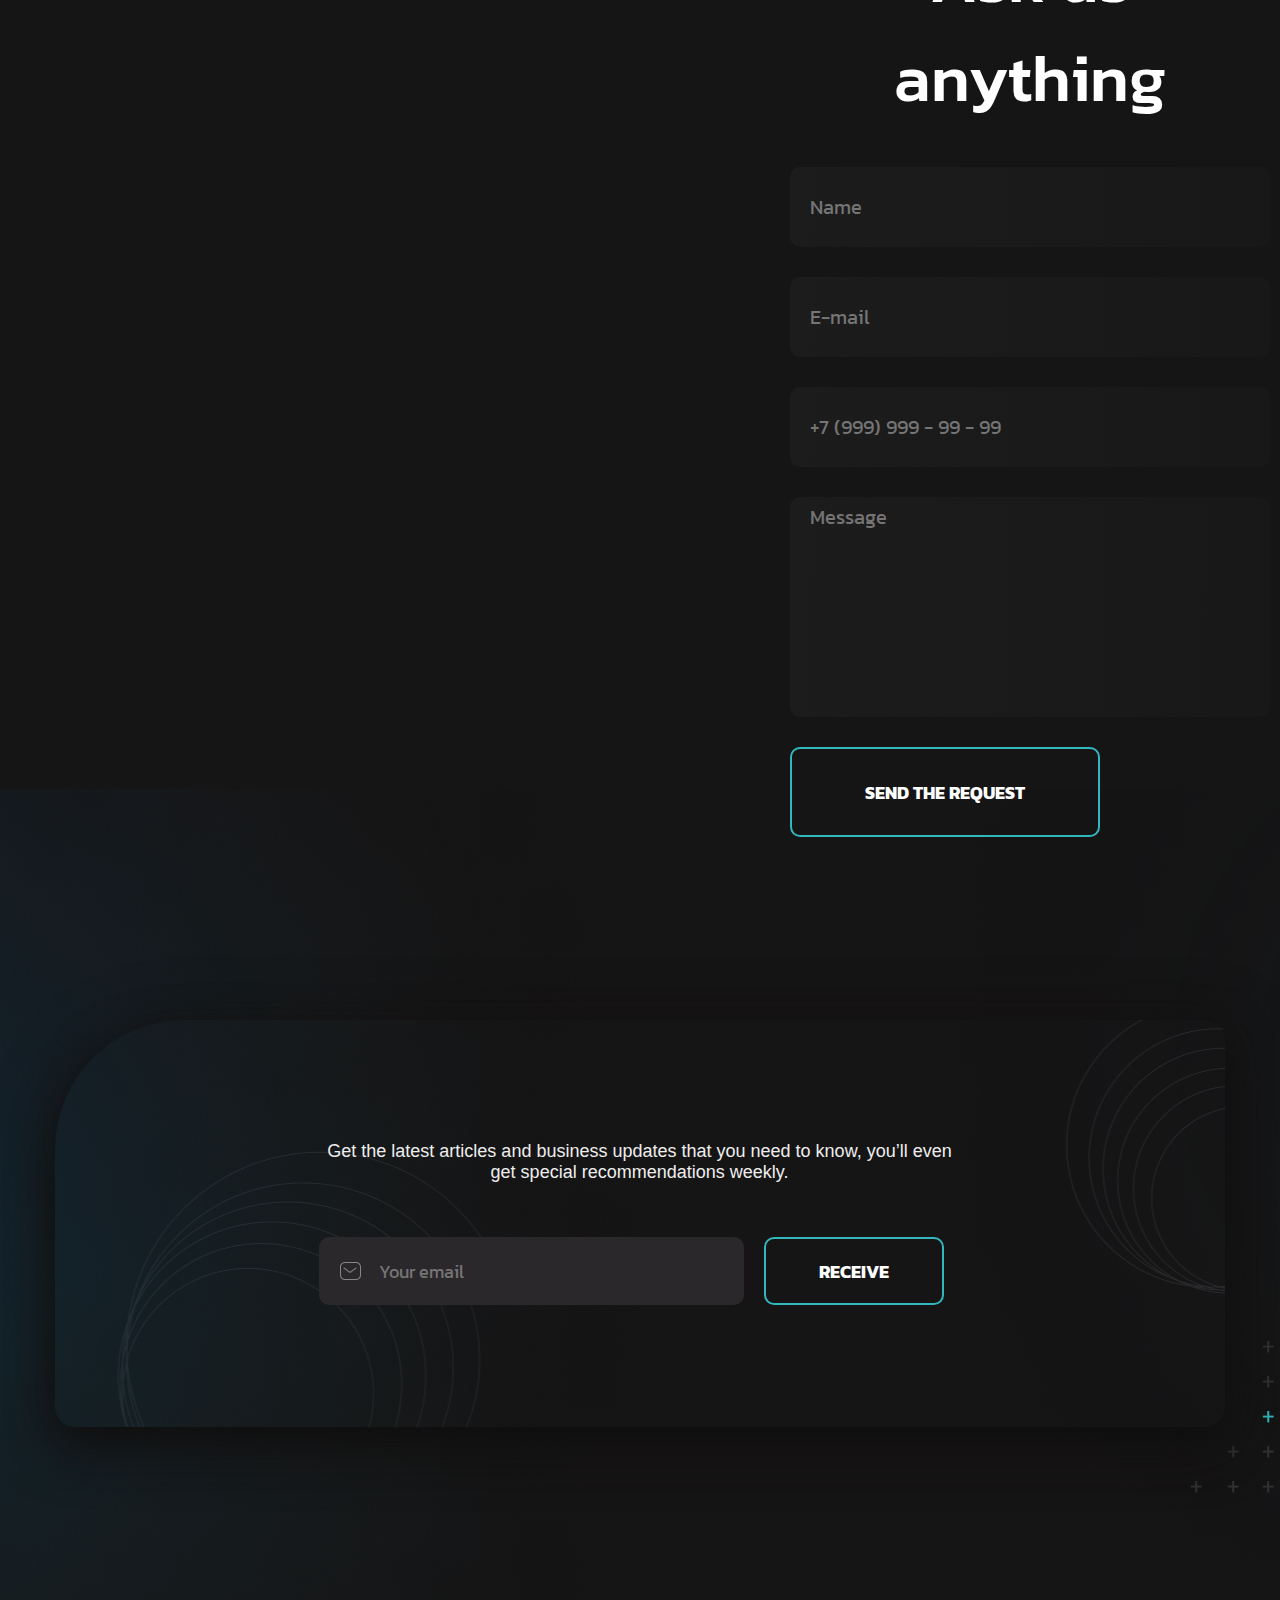
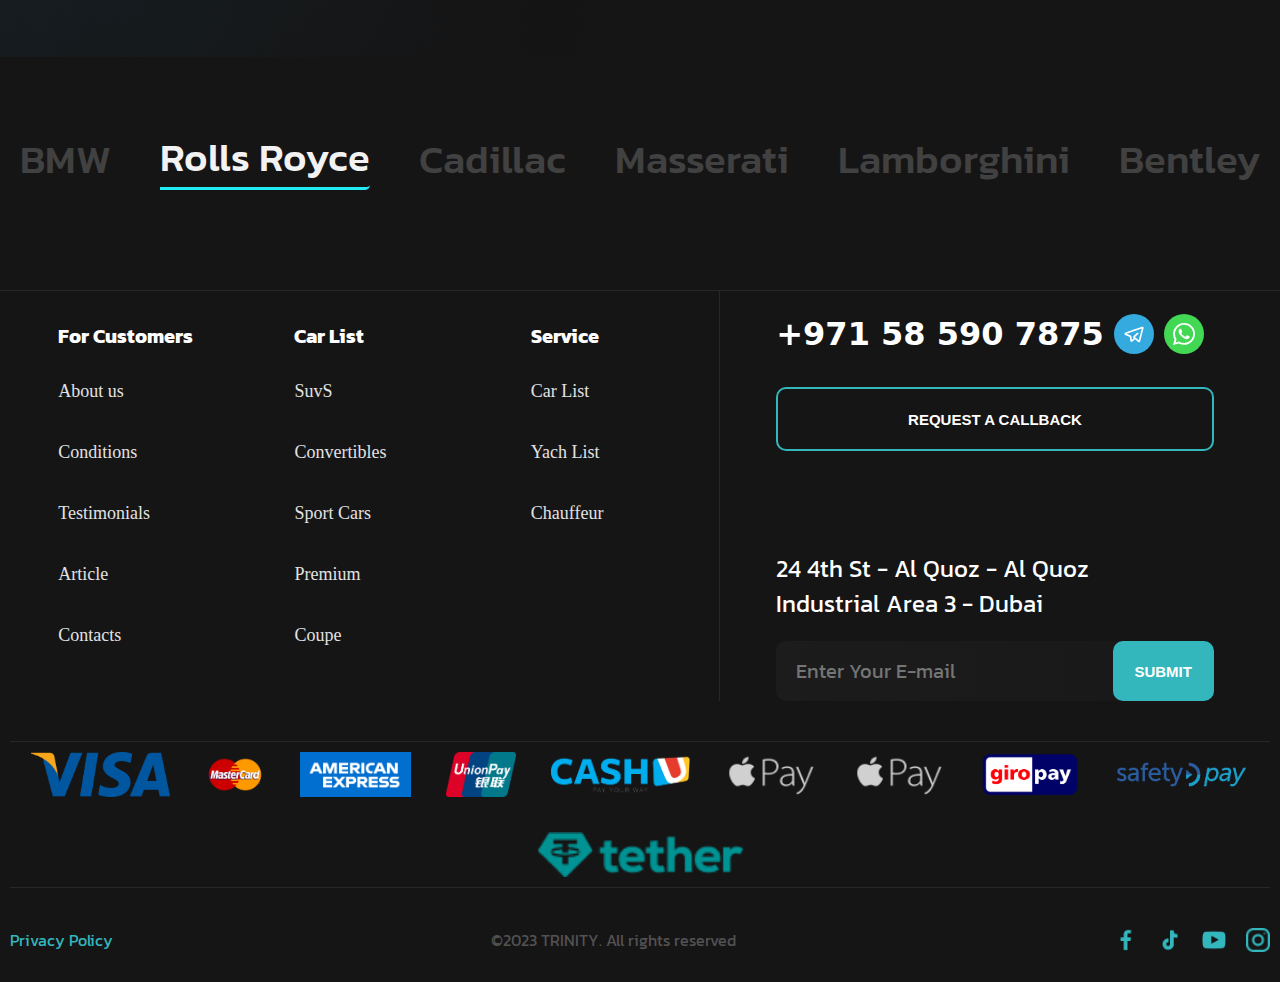
==== commit ac691f94: "55" ====
--- a/index.html
+++ b/index.html
@@ -21,14 +21,14 @@
                     <div class="menu-logo"></div>
                     <div class="list-wrapper">
                         <a href="index.html" class="activate">Car List</a>
-                        <a href="" >Yach List</a>
+                        <a href="yach.html" >Yach List</a>
                         <a href="">Chauffeur</a>
                         <div class="a for-mobile">
-                            <a href="">About us</a>
+                            <a href="about.html">About us</a>
                             <a href="conditions.html">Conditions</a>
-                            <a href="">Testimonials</a>
-                            <a href="">Article</a>
-                            <a href="">Contacts</a>
+                            <a href="testimonials.html">Testimonials</a>
+                            <a href="article.html">Article</a>
+                            <a href="contacts.html">Contacts</a>
                         </div>
                     </div>
                 </div>
@@ -45,11 +45,11 @@
                         <span class="activate">Eng</span>
                     </div>
                     <div class="navigator-dubai">
-                        <a href="">About us</a>
+                        <a href="about.html">About us</a>
                         <a href="conditions.html">Conditions</a>
-                        <a href="">Testimonials</a>
-                        <a href="">Article</a>
-                        <a href="">Contacts</a>
+                        <a href="testimonials.html">Testimonials</a>
+                        <a href="article.html">Article</a>
+                        <a href="contacts.html">Contacts</a>
                     </div>
                     <a>+971 58 590 7875</a>
 
@@ -288,12 +288,13 @@
 
                         <div class="footer-col-row-col">
                             <span class="headtxt">For Customers</span>
-                            <a href="">About us</a>
+                            <a href="about.html">About us</a>
                             <a href="conditions.html">Conditions</a>
-                            <a href="">Testimonials</a>
-                            <a href="">Article</a>
-                            <a href="">Contacts</a>
-                        </div>
+                            <a href="testimonials.html">Testimonials</a>
+                            <a href="article.html">Article</a>
+                            <a href="contacts.html">Contacts</a>
+                        </div>
+
 
                         <div class="footer-col-row-col">
                             <span class="headtxt">Car List</span>
--- a/css/main.css
+++ b/css/main.css
@@ -39,9 +39,6 @@
     justify-content: space-between;
 }
 
-.nav-col2 {
-    height: 147px;
-}
 
 .logo {
     background: url(/img/logopc.png) no-repeat;
@@ -202,7 +199,7 @@
     }
 
     .frame1-select a {
-        font-size: 2em;
+        font-size: 1.5em !important;
     }
 
     .card-text h2 {
@@ -457,7 +454,7 @@
     height: 90px;
 
 
-    background-color: transparent;
+    background-color: transparent !important;
     color: #fff;
     border: 2px solid #33B7BC;
     border-radius: 10px;
@@ -954,14 +951,19 @@
     /* -----------------------Frame 1 ----------------------*/
 
     h1 {
+        font-size: 2.5rem !important;
         max-width: 270px;
         width: 100%;
     }
-
+    .frame1-select{
+        margin-top: 20px !important;
+    }
     .frame1-select a {
         font-size: 1.7em;
     }
-
+    .frame1-select:last-child{
+        margin-top: 60px !important;
+    }
     .frame1 {
         margin-top: 50px;
     }
@@ -997,7 +999,8 @@
     }
 
     .frame2-col2 span {
-        margin-bottom: 80px;
+        margin-bottom: 40px;
+        font-size: 2.5em !important;
     }
 
     .btn {
@@ -1015,7 +1018,7 @@
     form .btn {
         max-width: 100%;
         width: 100%;
-        height: 90px;
+        height: 60px;
     }   
     /* --------------- ---------------FRAME 2 bg-mail-card--------------------- */
     .frame2-bg-card-main {
@@ -1079,13 +1082,18 @@
     }
 
     .frame2-bg-mail-card {
-        height: 600px;
+        margin-top: 90px;
+        height: 400px;
     }
 
     /*----------------------------------FOOTER-------------------------------*/
     /*----------------------------------FOOTER-------------------------------*/
     /*----------------------------------FOOTER-------------------------------*/
     /*----------------------------------FOOTER-------------------------------*/
+    footer {
+        margin-top: 30px !important;
+    }
+    
     .footer-row {
         display: flex;
         flex-direction: column !important;
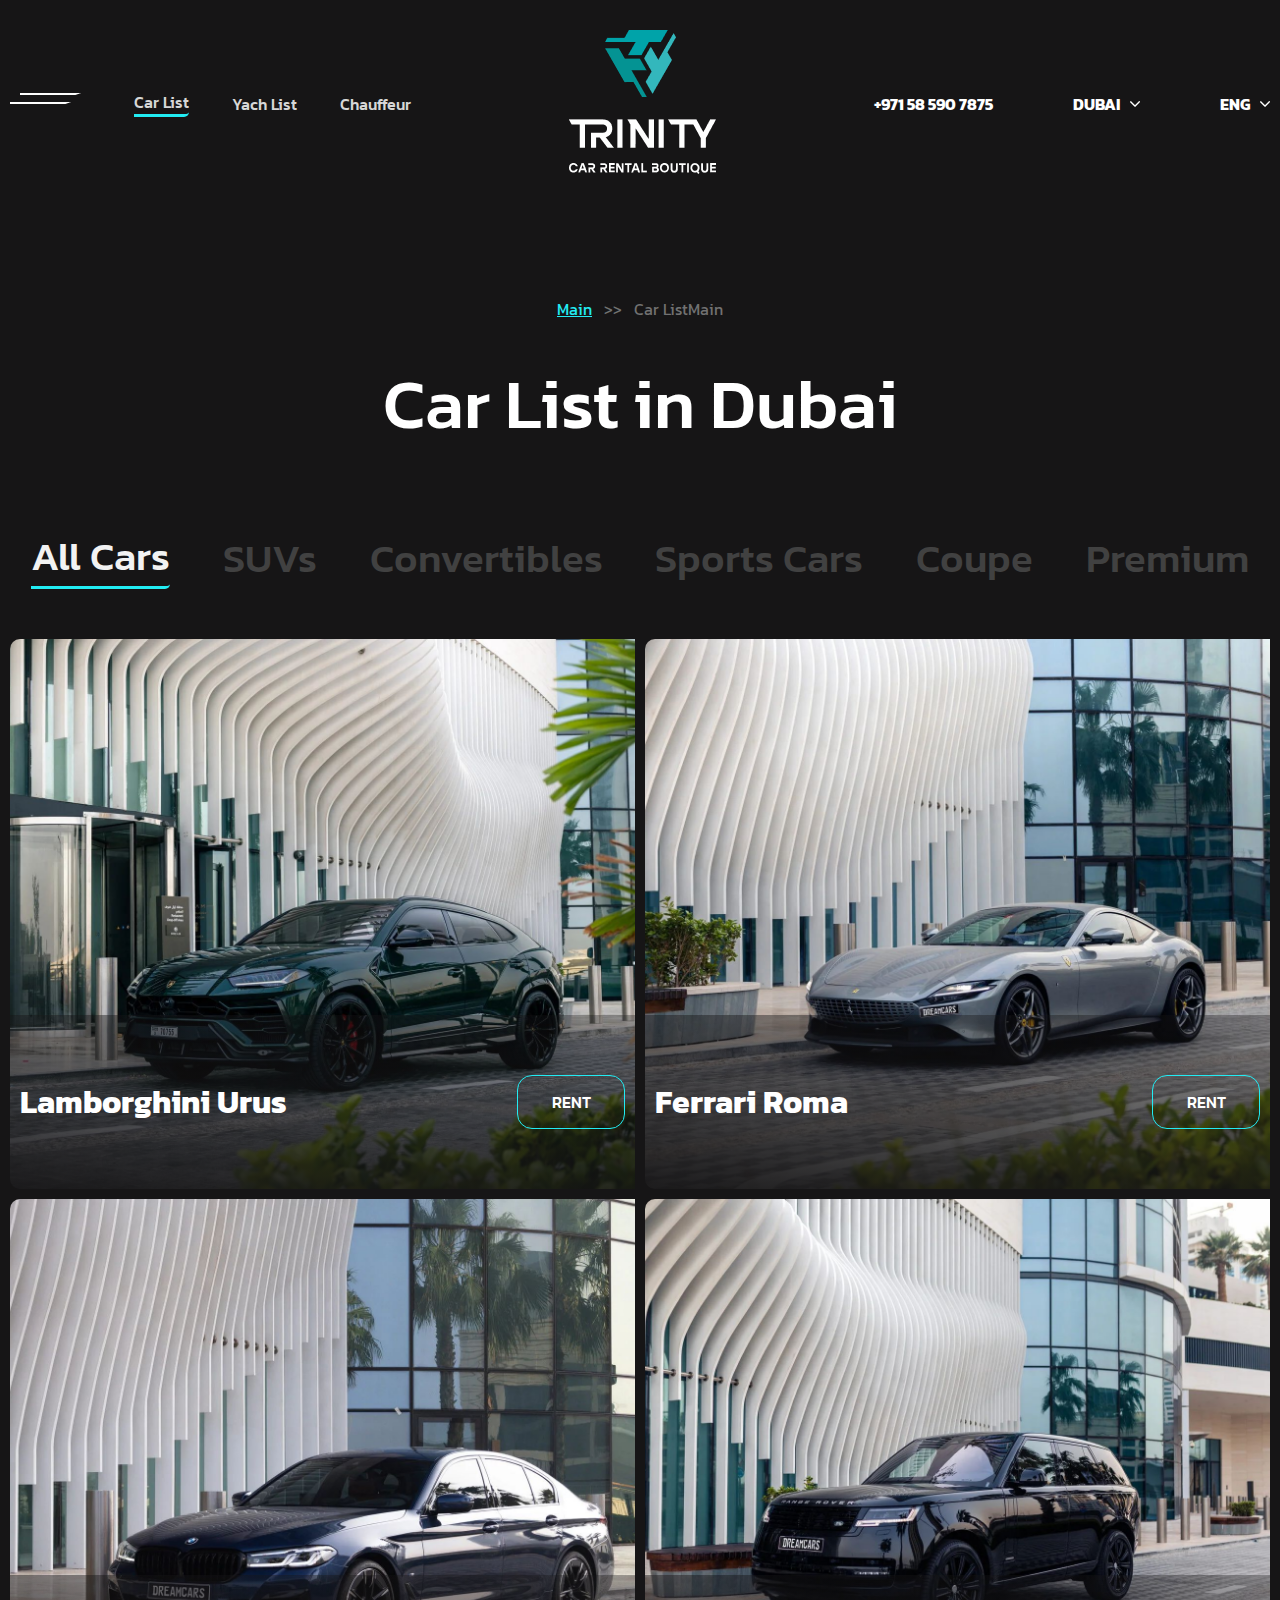
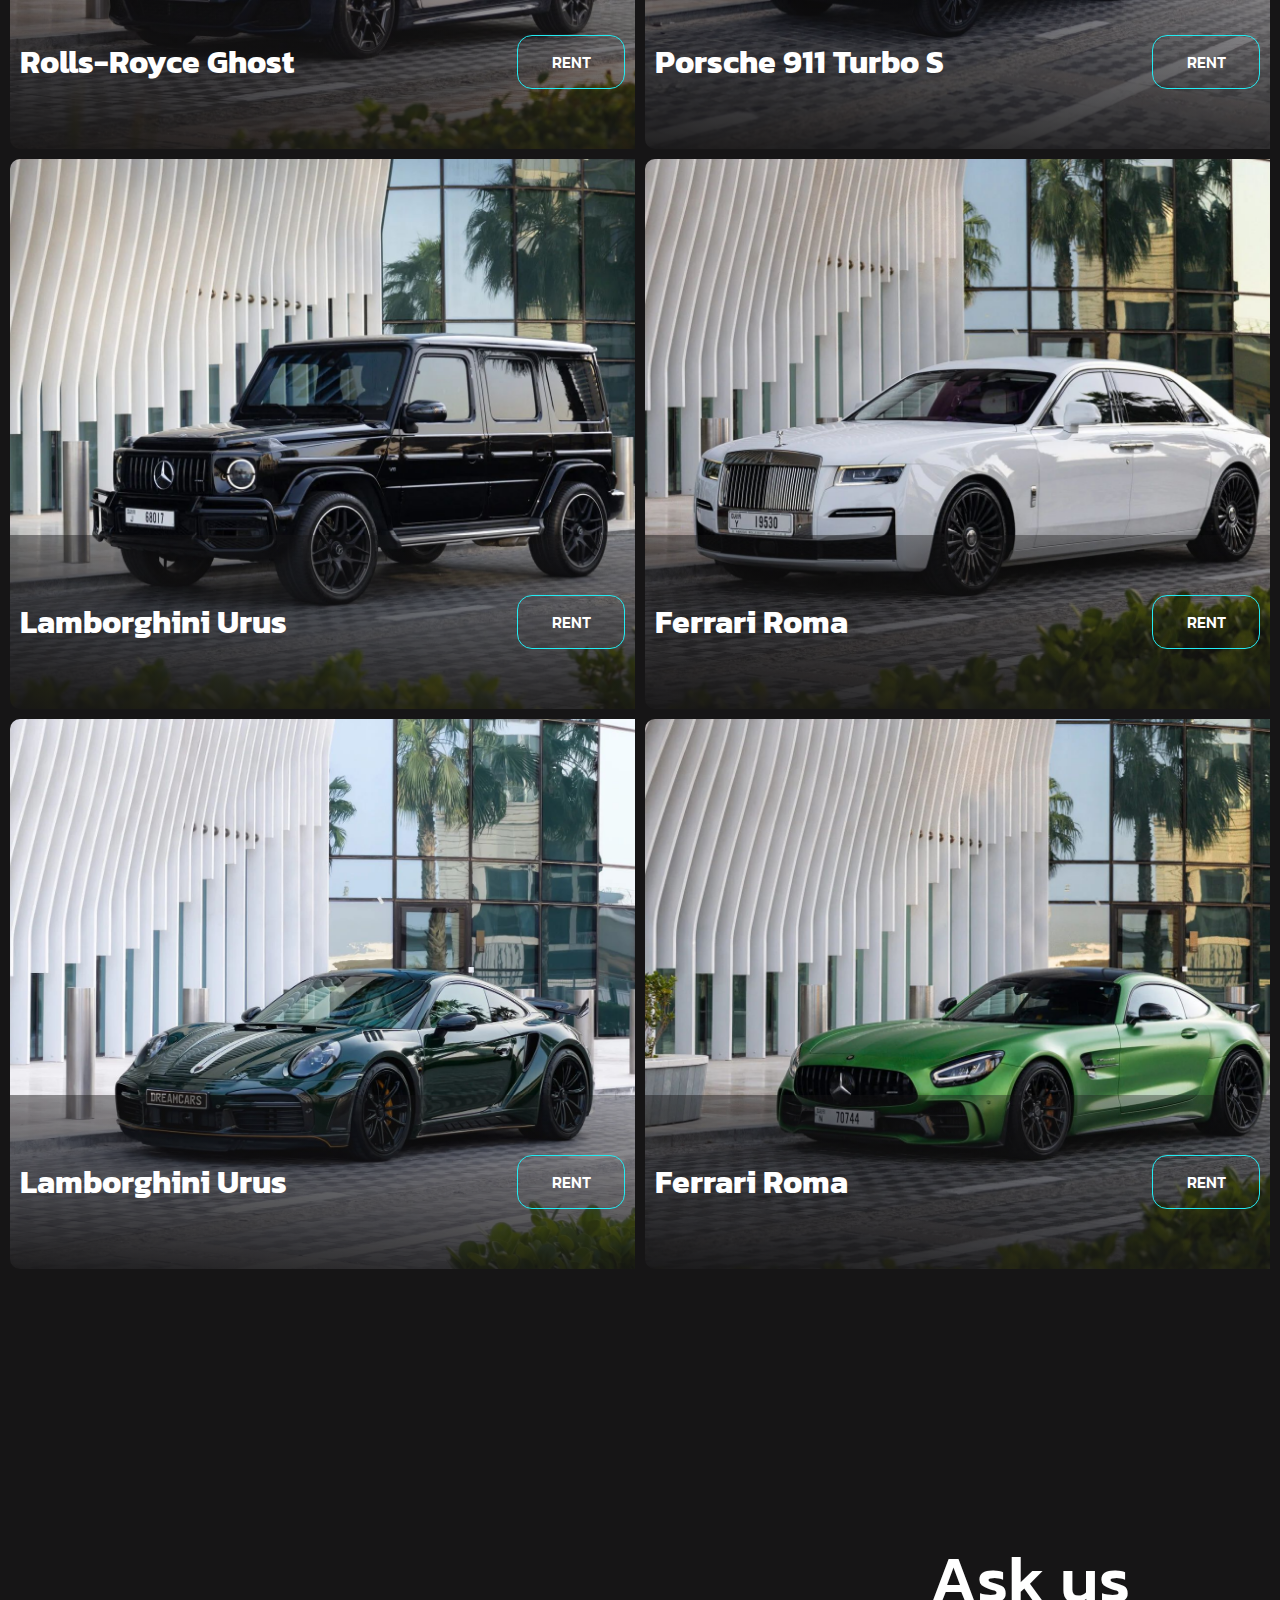
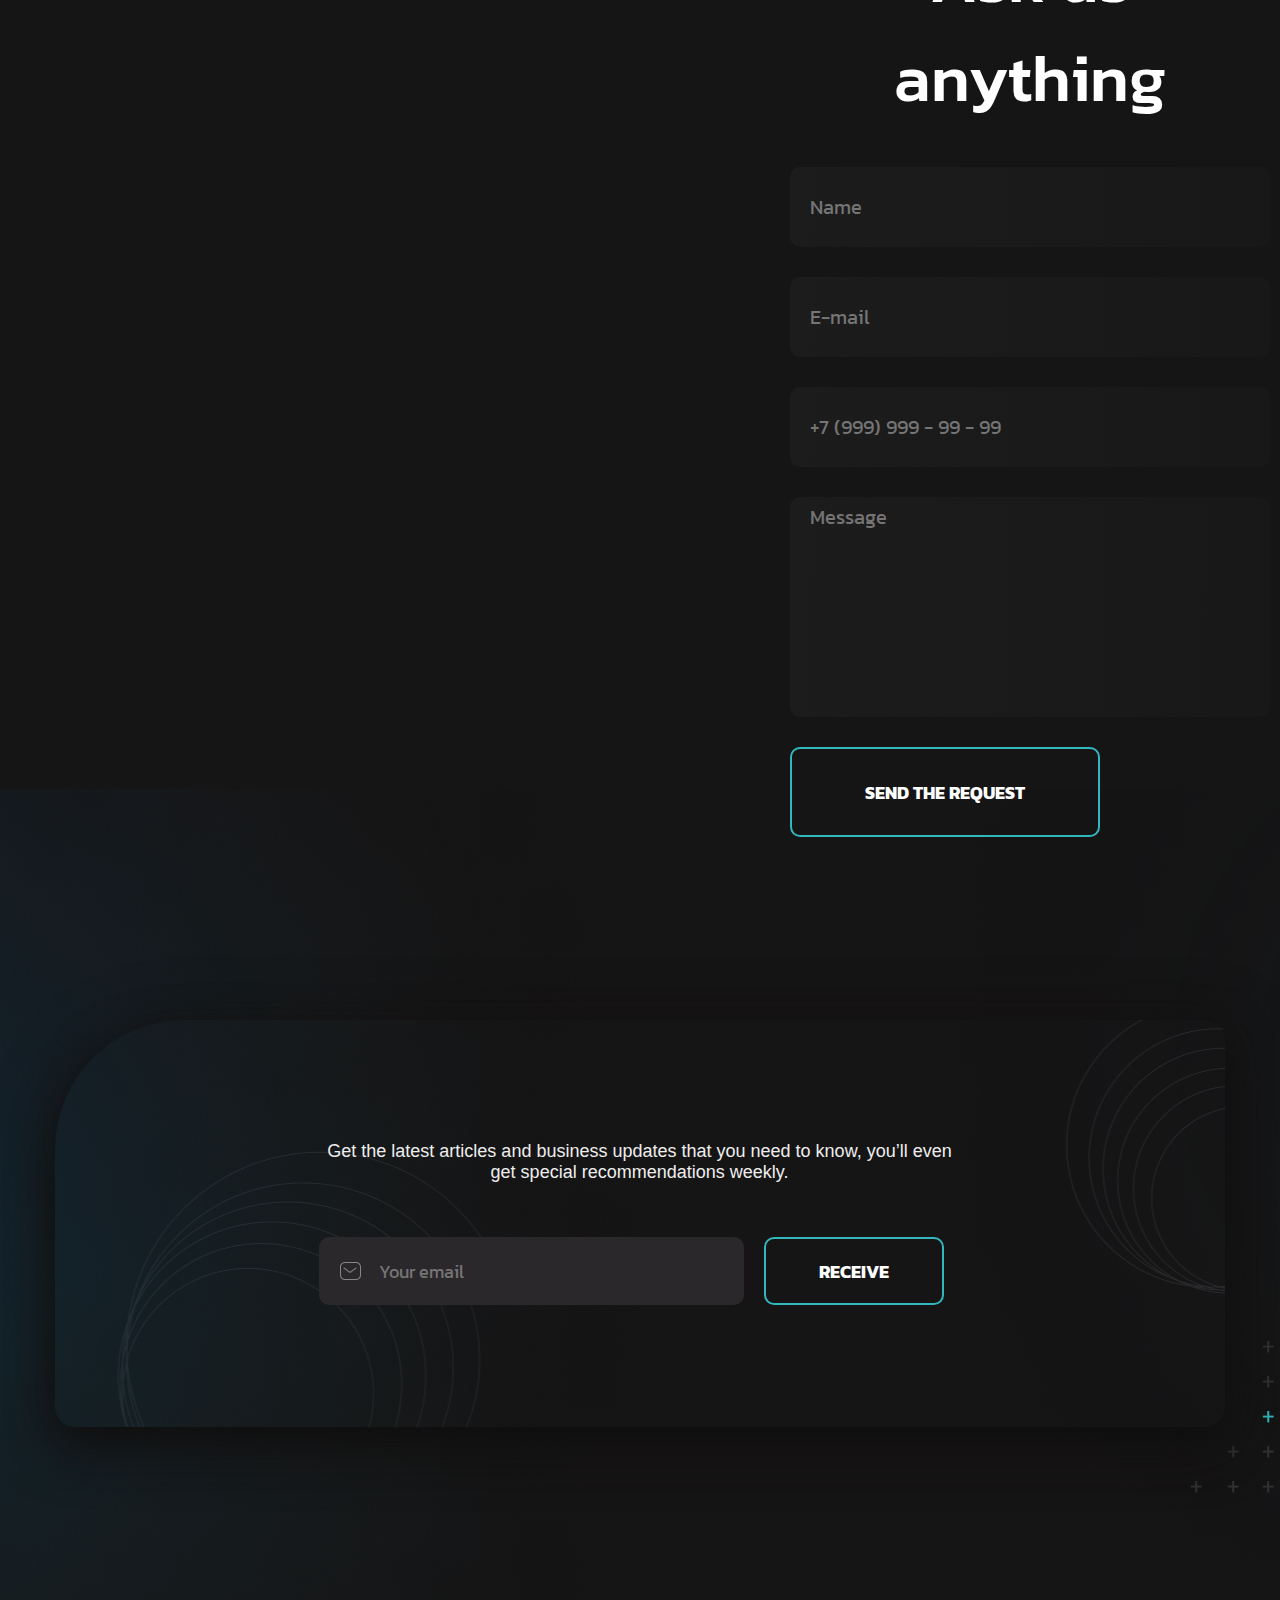
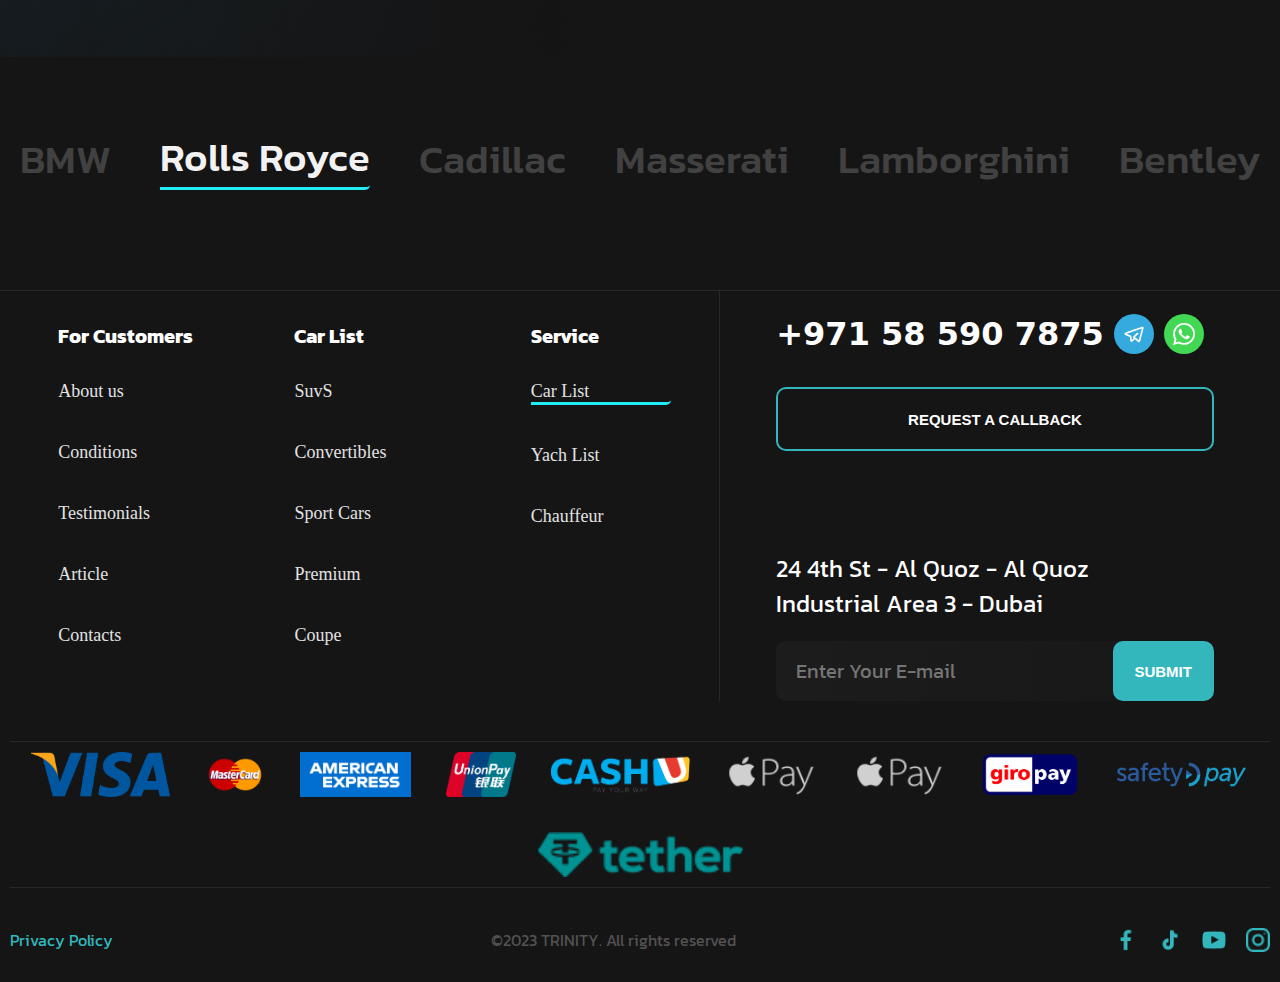
==== commit 950c2fe2: "666" ====
--- a/index.html
+++ b/index.html
@@ -21,8 +21,8 @@
                     <div class="menu-logo"></div>
                     <div class="list-wrapper">
                         <a href="index.html" class="activate">Car List</a>
-                        <a href="yach.html" >Yach List</a>
-                        <a href="">Chauffeur</a>
+                        <a href="yach.html">Yach List</a>
+                        <a href="chauffeur.html">Chauffeur</a>
                         <div class="a for-mobile">
                             <a href="about.html">About us</a>
                             <a href="conditions.html">Conditions</a>
@@ -51,7 +51,9 @@
                         <a href="article.html">Article</a>
                         <a href="contacts.html">Contacts</a>
                     </div>
-                    <a>+971 58 590 7875</a>
+                    <label for="nmbr">
+                        <a>+971 58 590 7875</a>
+                    </label>
 
                     <span class="navigation">Dubai<img src="img/icon/Group 3.png"></span>
 
@@ -61,6 +63,28 @@
         </div>
     </header>
     <main>
+        <!-- ! pop up calll -->
+        <input type="checkbox" name="nmbr" id="nmbr">
+        <div class="pop-up-call">
+            <div class="frame2-col2">
+                <div class="head-wrapperss">
+                    <span>Request for a Call</span>
+                    <label for="nmbr">
+                        <img src="img/icon/cros.svg">
+                    </label>
+                </div>
+                <form action="">
+                    <input type="text" name="fname" placeholder="Name" required>
+                    <input type="email" name="mail" placeholder="E-mail" required>
+                    <input type="tel" name="tel" placeholder="+7 (999) 999 - 99 - 99" required>
+                    <input type="text" name="message" placeholder="Message" required>
+
+                    <button class="btn">SEND THE REQUEST</button>
+                </form>
+            </div>
+        </div>
+        <!-- ! pop up calll -->
+
         <div class="frame1">
             <div class="container">
                 <div class="frame1-header">
@@ -307,9 +331,9 @@
 
                         <div class="footer-col-row-col">
                             <span class="headtxt">Service</span>
-                            <a href="">Car List</a>
-                            <a href="">Yach List</a>
-                            <a href="">Chauffeur</a>
+                            <a href="index.html" class="activate">Car List</a>
+                            <a href="yach.html">Yach List</a>
+                            <a href="chauffeur.html">Chauffeur</a>
                         </div>
                     </div>
                 </div>
@@ -319,7 +343,9 @@
                         <div class="footer-col-2-number-wrapper-row">
 
                             <div class="footer-col-2-row-col-1">
-                                <span class="nmbr">+971 58 590 7875</span>
+                                <label for="nmbr" class="nmbr">
+                                    <span>+971 58 590 7875</span>
+                                </label>
 
                                 <div class="footer-col-2-row-col-2">
                                     <div class="telegram">
@@ -329,7 +355,9 @@
                                         <img src="img/icon/whatsapp (4) 1.svg">
                                     </div>
                                 </div>
-                                <a class="btn" href="">REQUEST A CALLBACK</a>
+                                <label for="nmbr" class="btn">
+                                    <span class="btn">REQUEST A CALLBACK</span>
+                                </label>
                             </div>
                         </div>
 
--- a/css/main.css
+++ b/css/main.css
@@ -175,7 +175,7 @@
     display: none !important;
 }
 
-.card.for-mobile{
+.card.for-mobile {
     display: flex !important;
     flex-direction: column;
     gap: 20px
@@ -229,6 +229,56 @@
 
 
 }
+
+/* !--------------------------------POP UP CALL------------------------------ */
+/* !--------------------------------POP UP CALL------------------------------ */
+.pop-up-call {
+    position: absolute;
+    z-index: 4;
+    max-width: 725px;
+    width: 100%;
+    padding: 10px 30px;
+
+    background-color: #161516;
+
+    border: 1px solid #33B7BC;
+
+    top: 60%;
+    left: 50%;
+    transform: translate(-50%,-40%);
+    box-shadow: 1px 1px 4px 770px rgba(0, 0, 0, 0.366);
+    border-radius: 40px;
+
+    display: none;
+}
+
+input:checked + .pop-up-call{
+    display: block !important
+}
+
+.head-wrapperss{
+    display: flex;
+    justify-content: space-between;
+    align-items: center;
+}
+.head-wrapperss label{
+    display: inline-block;
+    height: 80px;
+}
+.head-wrapperss img{
+    height: 40px;
+    cursor: pointer;
+}
+
+.pop-up-call .frame2-col2{
+    height: fit-content;
+}
+#nmbr {
+    position: absolute;
+    left: -9999px;
+}
+/* !--------------------------------POP UP CALL------------------------------ */
+/* !--------------------------------POP UP CALL------------------------------ */
 
 
 
@@ -557,8 +607,8 @@
 
 
 
-*{
-    transition:all 300ms ;
+* {
+    transition: all 300ms;
 }
 
 
@@ -672,6 +722,9 @@
     grid-template-columns: 1fr 100px;
     flex-direction: column;
 }
+label.btn {
+    grid-column-end:  span 2;
+}
 
 .footer-col-2-row-col-2 {
     display: flex;
@@ -698,7 +751,7 @@
     background-color: rgba(67, 216, 84, 1);
 }
 
-a.btn {
+span.btn {
     max-width: 100%;
     width: 100%;
     height: 64px;
@@ -862,7 +915,7 @@
 
     /* ! Main Menu Bar */
 
-    .navigation{
+    .navigation {
         display: none !important;
     }
 
@@ -929,6 +982,7 @@
         gap: 20px;
         width: 100%;
     }
+
     .card.for-mobile {
         display: none !important
     }
@@ -955,15 +1009,19 @@
         max-width: 270px;
         width: 100%;
     }
-    .frame1-select{
+
+    .frame1-select {
         margin-top: 20px !important;
     }
+
     .frame1-select a {
         font-size: 1.7em;
     }
-    .frame1-select:last-child{
+
+    .frame1-select:last-child {
         margin-top: 60px !important;
     }
+
     .frame1 {
         margin-top: 50px;
     }
@@ -1015,11 +1073,13 @@
     .frame2-col2 input {
         height: 60px;
     }
+
     form .btn {
         max-width: 100%;
         width: 100%;
         height: 60px;
-    }   
+    }
+
     /* --------------- ---------------FRAME 2 bg-mail-card--------------------- */
     .frame2-bg-card-main {
         border-radius: 20px 69px 20px 20px;
@@ -1086,6 +1146,32 @@
         height: 400px;
     }
 
+
+    /* pop uip */
+    .head-wrapperss span {
+        font-size: 24px !important;
+    }
+
+    .pop-up-call {
+        max-width: 425px;
+    }
+
+    .head-wrapperss label {
+        height: 52px;
+    }
+
+    .head-wrapperss label img {
+        height: 30px;
+    }
+
+    /* pop uip */
+
+
+
+
+
+
+
     /*----------------------------------FOOTER-------------------------------*/
     /*----------------------------------FOOTER-------------------------------*/
     /*----------------------------------FOOTER-------------------------------*/
@@ -1093,7 +1179,7 @@
     footer {
         margin-top: 30px !important;
     }
-    
+
     .footer-row {
         display: flex;
         flex-direction: column !important;
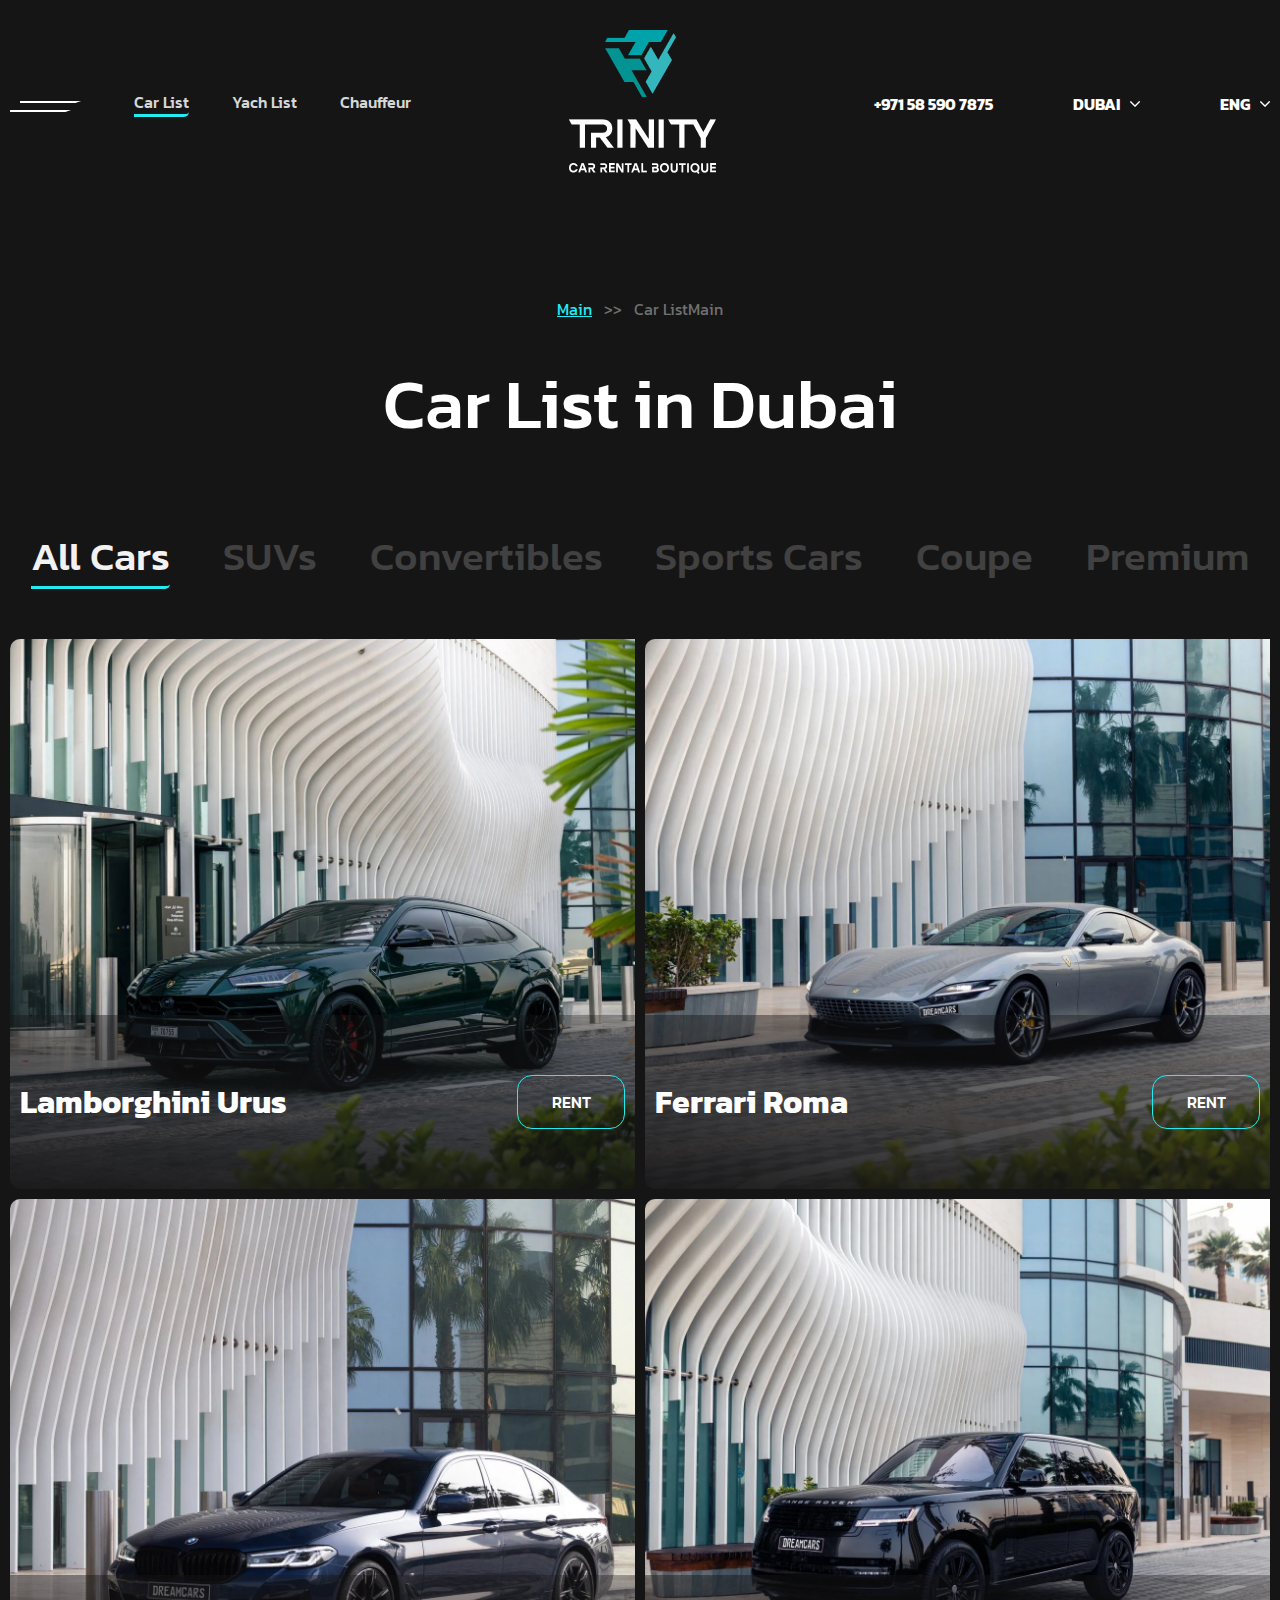
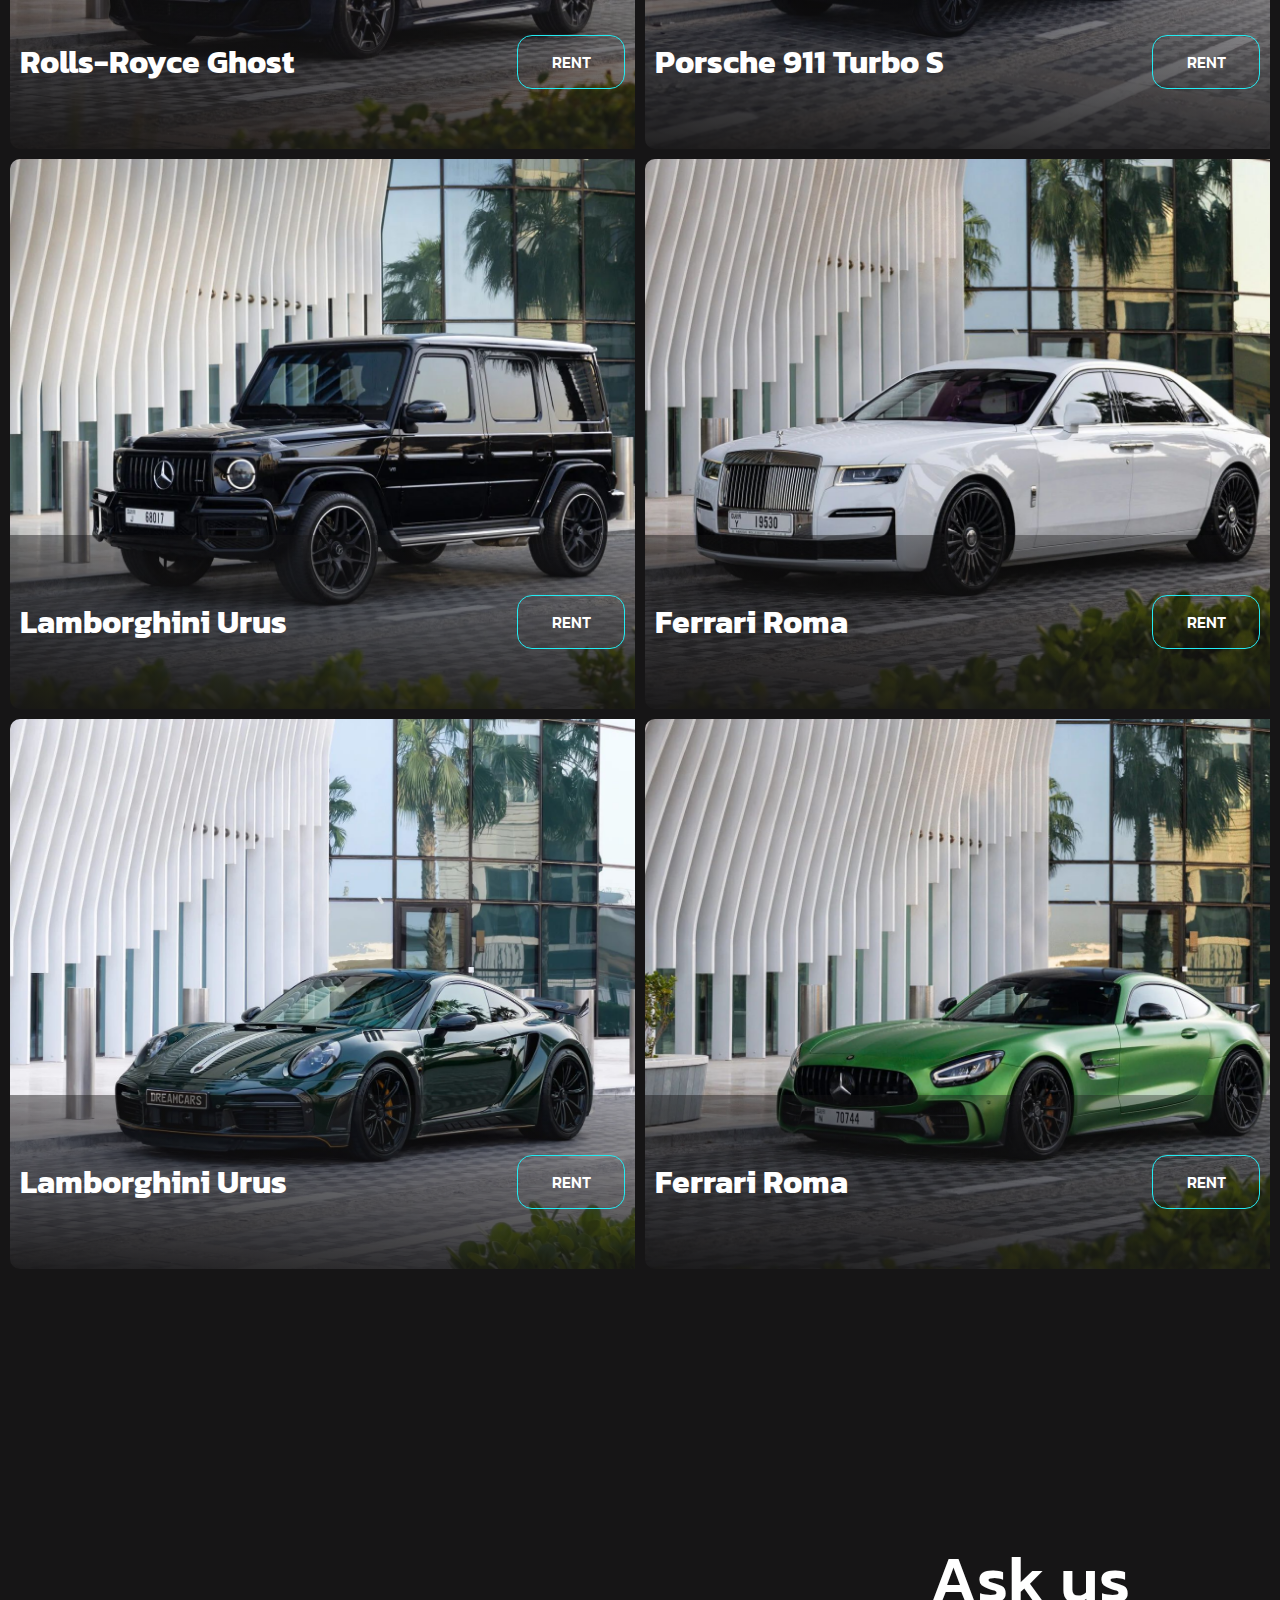
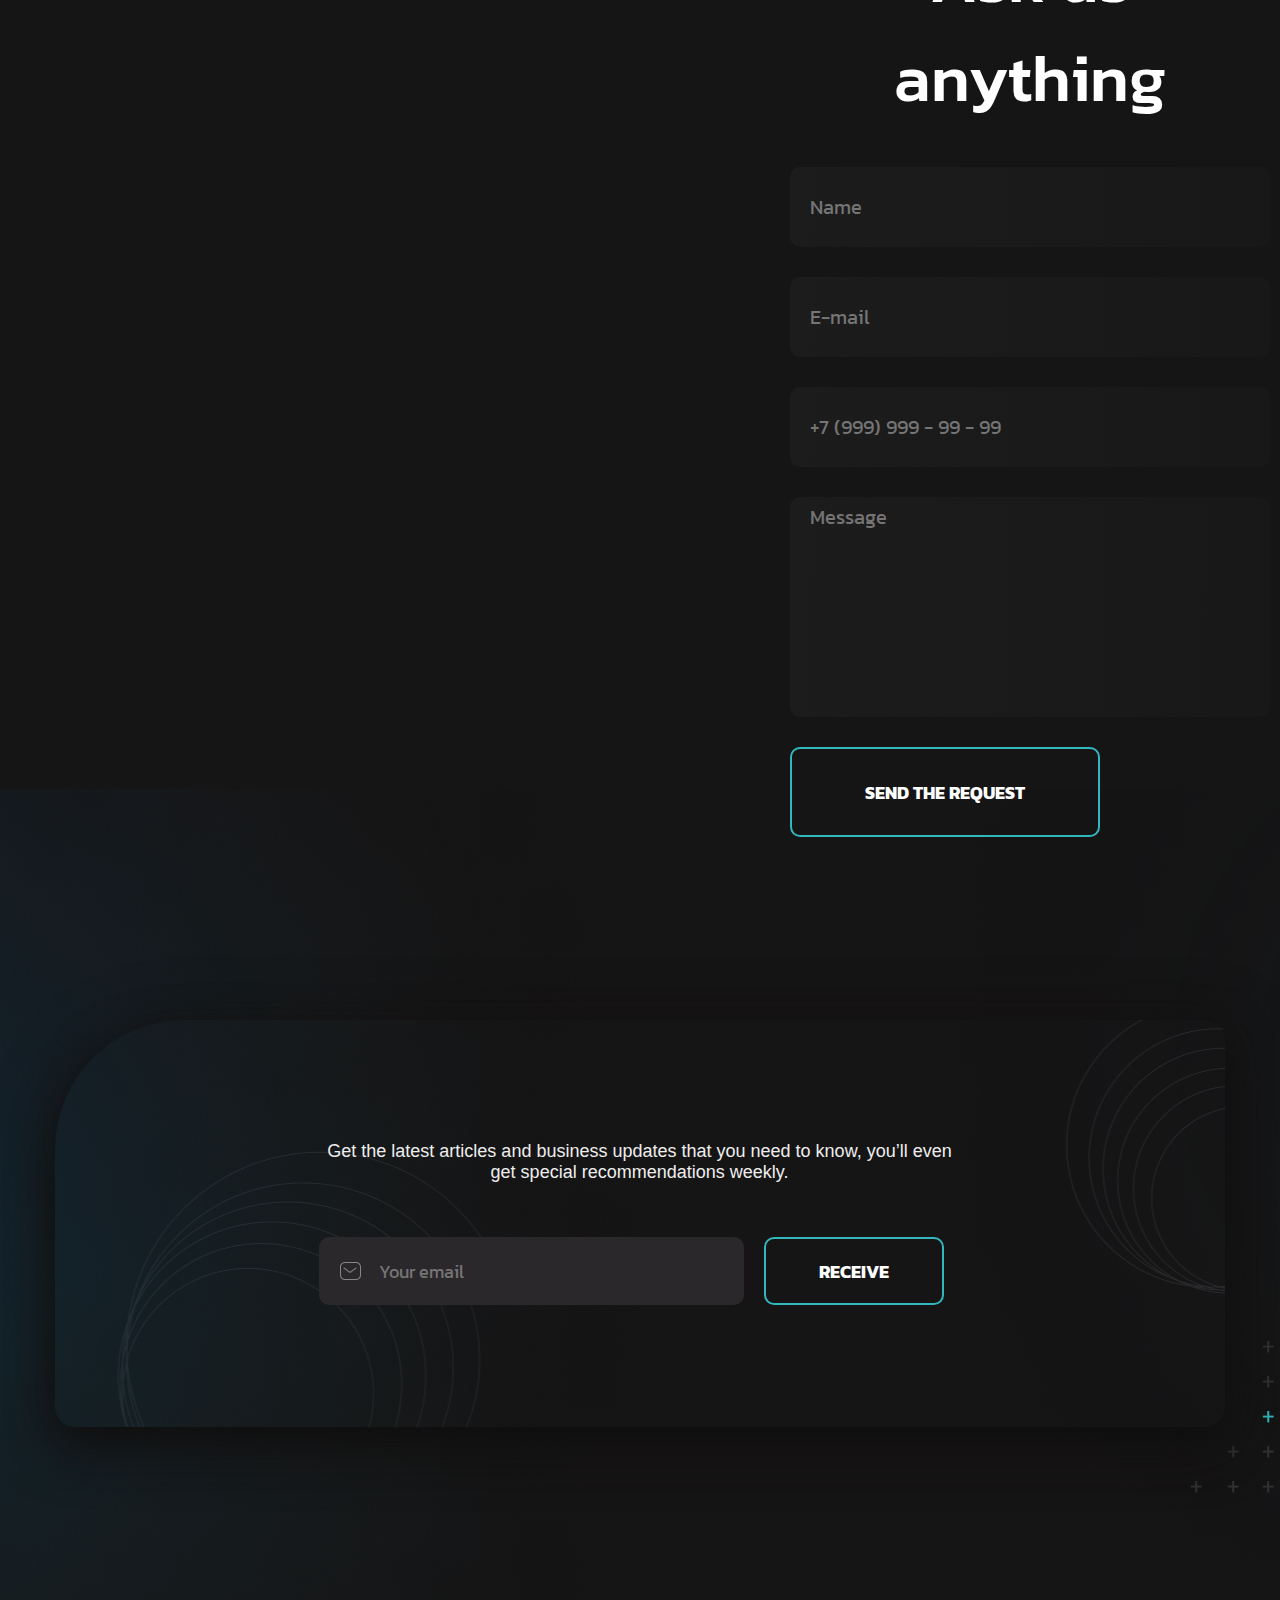
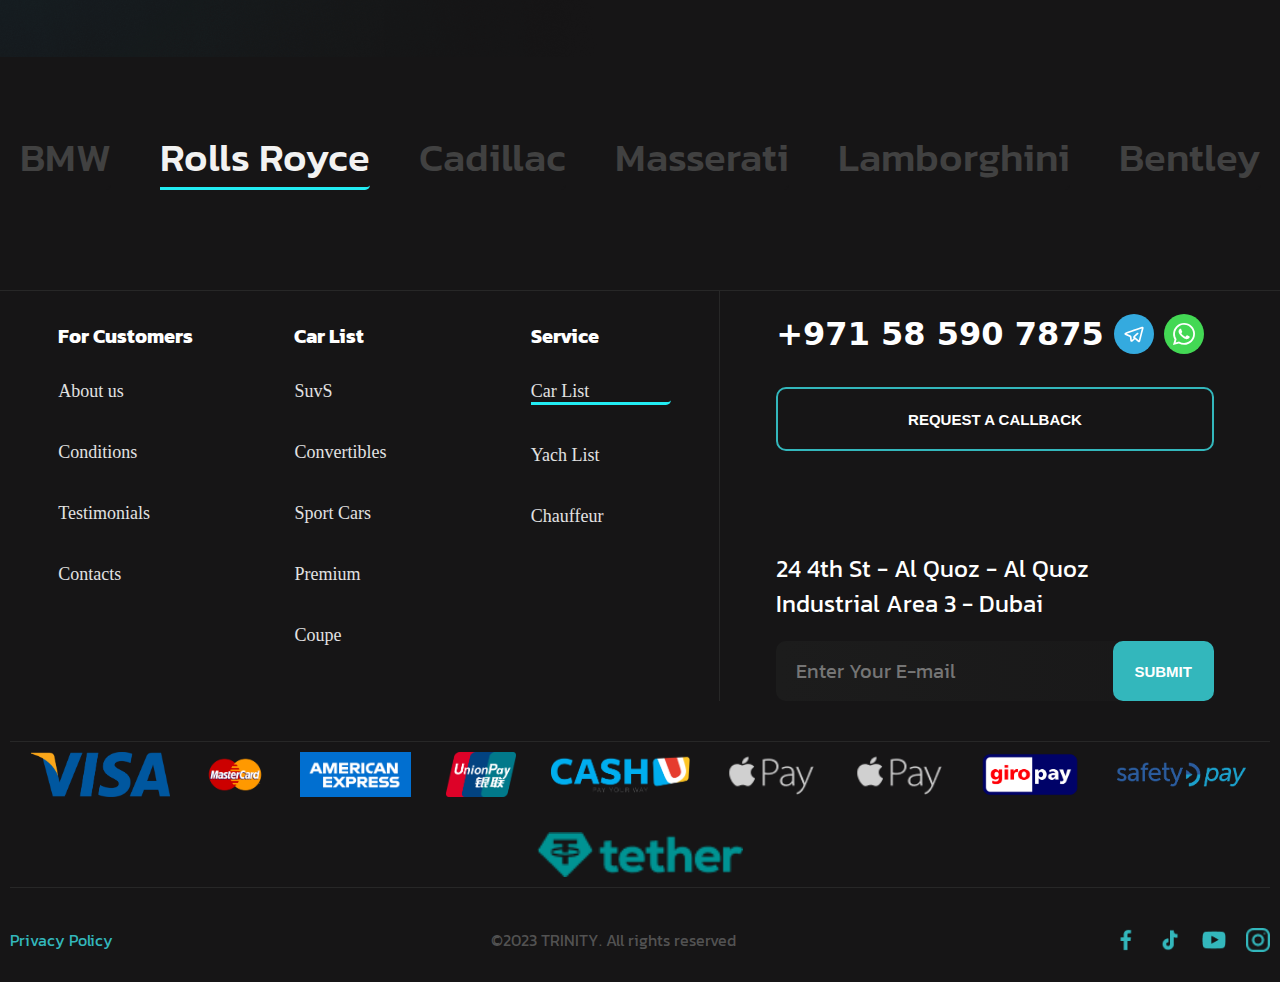
==== commit a2b90ff9: "Trinity" ====
--- a/index.html
+++ b/index.html
@@ -19,16 +19,17 @@
             <nav class="navbar">
                 <div class="nav-col1">
                     <div class="menu-logo"></div>
-                    <div class="list-wrapper">
-                        <a href="index.html" class="activate">Car List</a>
-                        <a href="yach.html">Yach List</a>
-                        <a href="chauffeur.html">Chauffeur</a>
-                        <div class="a for-mobile">
-                            <a href="about.html">About us</a>
-                            <a href="conditions.html">Conditions</a>
-                            <a href="testimonials.html">Testimonials</a>
-                            <a href="article.html">Article</a>
-                            <a href="contacts.html">Contacts</a>
+                    <div class="list-main-wrapper">
+                        <div class="list-wrapper">
+                            <a href="index.html" class="activate">Car List</a>
+                            <a href="yach.html" >Yach List</a>
+                            <a href="chauffeur.html">Chauffeur</a>
+                            <div class="a for-mobile">
+                                <a href="about.html">About us</a>
+                                <a href="conditions.html">Conditions</a>
+                                <a href="testimonials.html">Testimonials</a>
+                                <a href="contacts.html">Contacts</a>
+                            </div>
                         </div>
                     </div>
                 </div>
@@ -48,7 +49,6 @@
                         <a href="about.html">About us</a>
                         <a href="conditions.html">Conditions</a>
                         <a href="testimonials.html">Testimonials</a>
-                        <a href="article.html">Article</a>
                         <a href="contacts.html">Contacts</a>
                     </div>
                     <label for="nmbr">
@@ -315,7 +315,6 @@
                             <a href="about.html">About us</a>
                             <a href="conditions.html">Conditions</a>
                             <a href="testimonials.html">Testimonials</a>
-                            <a href="article.html">Article</a>
                             <a href="contacts.html">Contacts</a>
                         </div>
 
@@ -409,35 +408,7 @@
             </div>
         </div>
     </footer>
-    <script>
-        hamburger = document.querySelector(".menu-logo");
-        hamburger.onclick = function () {
-            navBar = document.querySelector(".nav-col1");
-            navBar.classList.toggle("active");
-        }
-
-
-        lang = document.querySelector(".lang");
-        lang.onclick = function () {
-            langBar = document.querySelector(".nav-col3-txt-wrapper");
-            langBar.classList.toggle("active");
-        }
-
-        navigation = document.querySelector(".navigation");
-        navigation.onclick = function () {
-            BarNav = document.querySelector(".navigator-dubai");
-            BarNav.classList.toggle("active")
-        }
-
-
-        popup = document.querySelector(".open-pop");
-        popup.onclick = function () {
-            popbar = document.querySelector(".pop-up-wrapper");
-            popbar.classList.toggle("active")
-        }
-
-
-    </script>
+    <script src="./js/main2.js"></script>
 </body>
 
 </html>--- a/css/main.css
+++ b/css/main.css
@@ -158,7 +158,7 @@
     right: 110px;
     overflow: visible;
     opacity: 1;
-    height: 220px;
+    height: 170px;
     gap: 0px;
 }
 
@@ -189,7 +189,9 @@
     .nav-col3-txt-wrapper {
         gap: 10px;
     }
-
+    .frame2-row{
+        gap: 10px !important; 
+    }
     .nav-col3 {
         gap: 20px;
     }
@@ -914,13 +916,20 @@
 @media (max-width:769px) {
 
     /* ! Main Menu Bar */
-
+    .list-main-wrapper.active {
+        position: absolute;
+        left: 0;
+        top: 0;
+        width: 100%;
+        height: 100vh;
+    }
     .navigation {
         display: none !important;
     }
 
     .navbar {
         gap: 40px;
+        height: 80px;
     }
 
     .nav-col1 .list-wrapper {
@@ -930,8 +939,8 @@
 
 
         left: -250px;
-        top: 70px;
-        padding-top: 100px;
+        top: 60px;
+        padding-top: 50px;
 
         background-color: #161516;
         z-index: -1;
@@ -952,7 +961,7 @@
     .nav-col1.active .list-wrapper {
         display: flex;
         flex-direction: column;
-        top: 70px;
+        top: 60px;
         left: 0px;
         gap: 20px;
         width: 200px;
@@ -994,7 +1003,9 @@
     .nav-col3 .navigator-dubai a {
         display: flex !important;
     }
-
+    .navigator-dubai.active {
+        display: none !important;
+    }
     .nav-col3-txt-wrapper.active {
         top: 30px;
         right: 16px;
